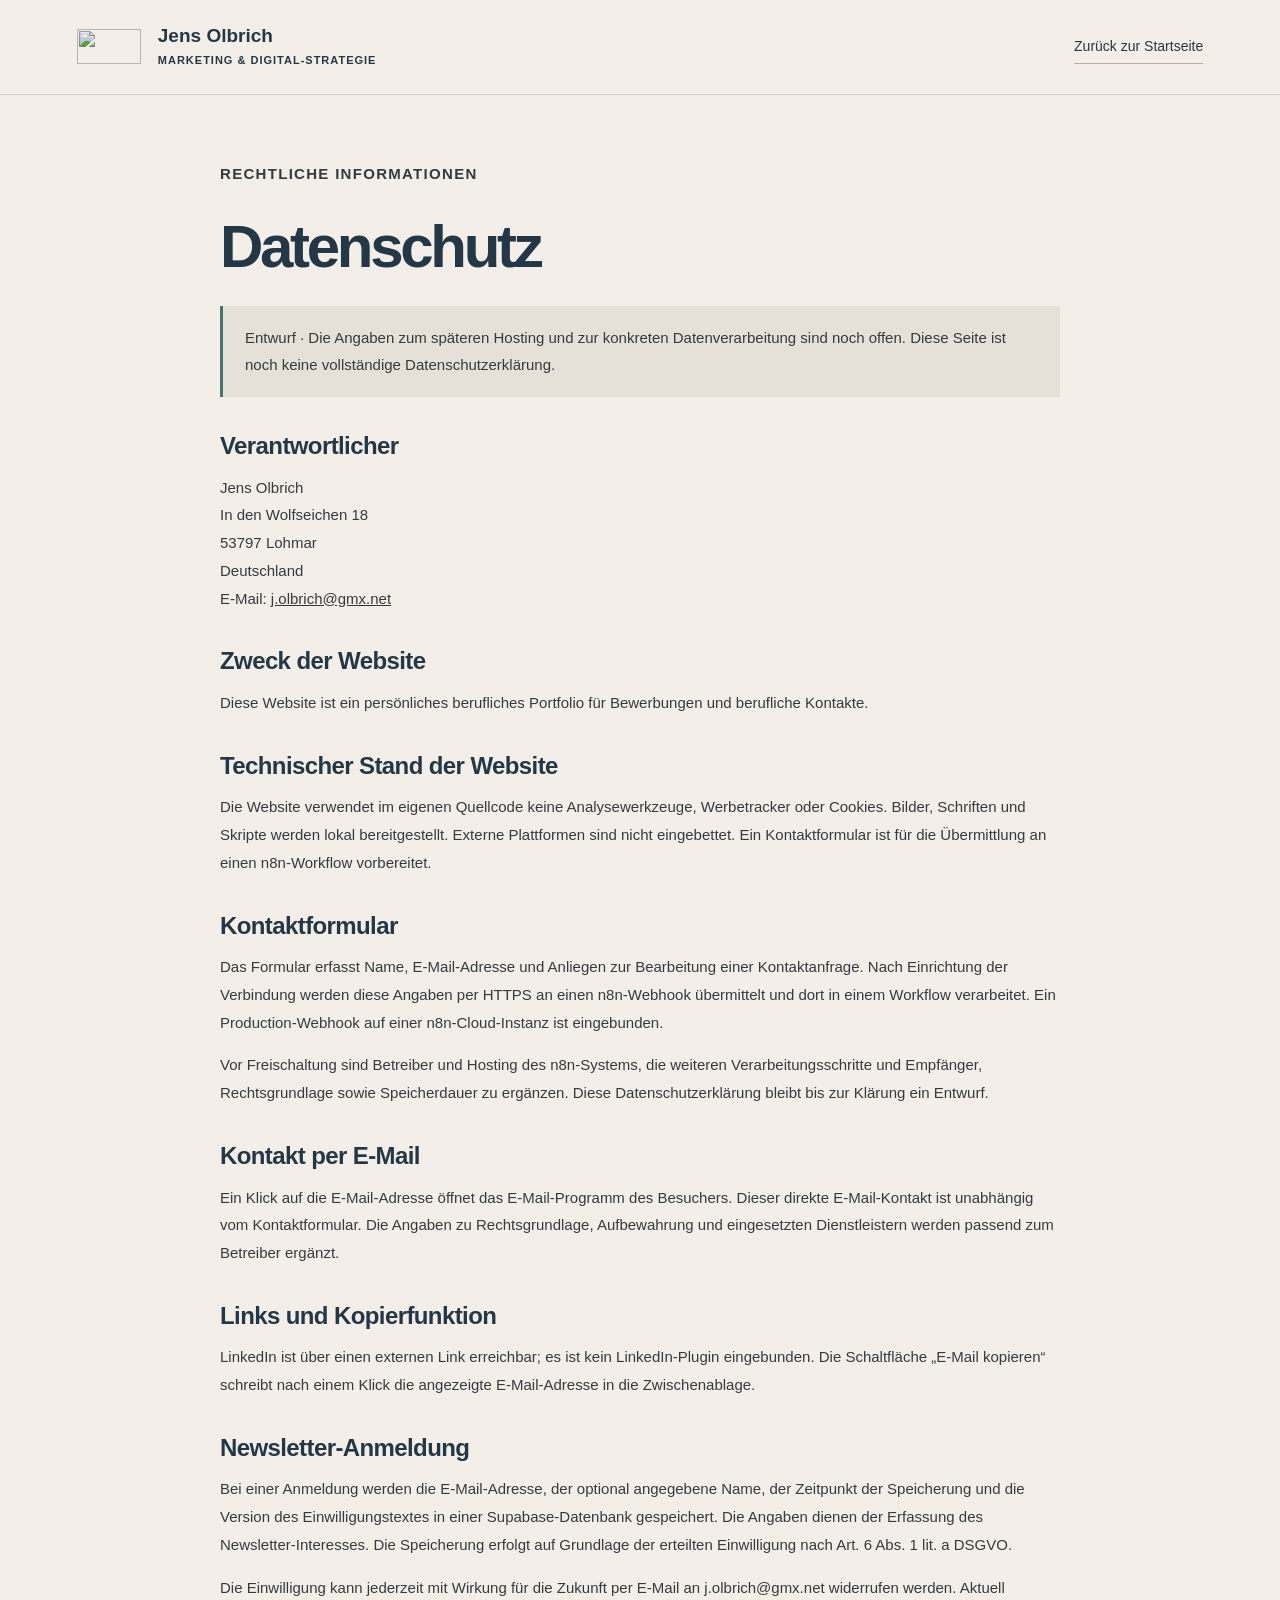
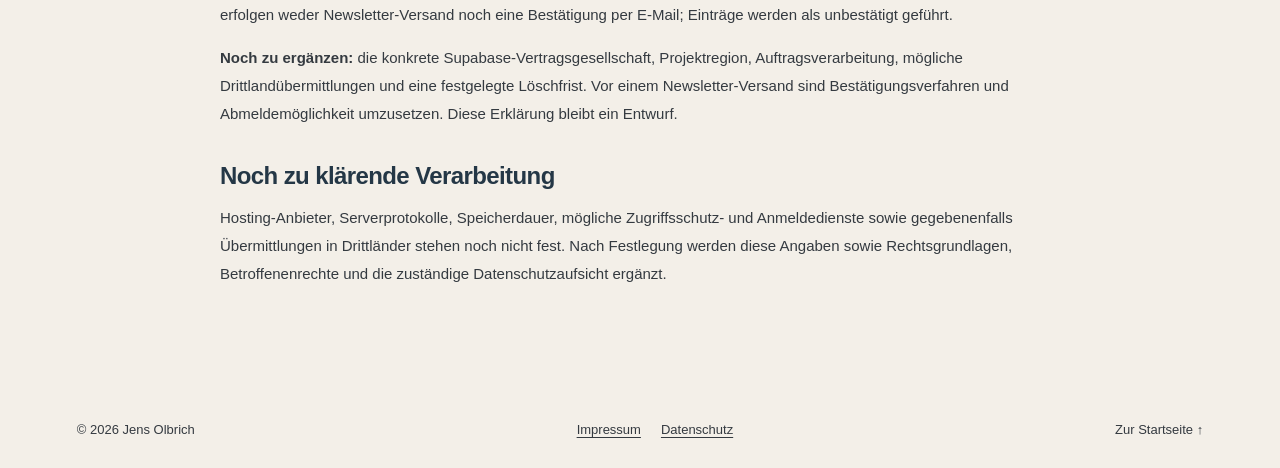
==== datenschutz.html @ 470746d5 "Add portfolio website" ====
<!doctype html><html lang="de"><head><meta charset="utf-8"><meta name="viewport" content="width=device-width,initial-scale=1"><meta name="robots" content="noindex,nofollow"><title>Datenschutz | Jens Olbrich</title><link rel="stylesheet" href="styles.css"></head><body><a class="skip" href="#main">Zum Inhalt</a><header><a class="identity" href="index.html" aria-label="Jens Olbrich – Startseite"><img src="assets/logo.png" alt="" width="64" height="35"><span>Jens Olbrich<small>MARKETING & DIGITAL-STRATEGIE</small></span></a><a class="text-link" href="index.html">Zurück zur Startseite</a></header><main class="wrap legal-page" id="main"><p class="eyebrow">RECHTLICHE INFORMATIONEN</p><h1>Datenschutz</h1><p class="legal-draft" role="note">Entwurf · Die Angaben zum späteren Hosting und zur konkreten Datenverarbeitung sind noch offen. Diese Seite ist noch keine vollständige Datenschutzerklärung.</p><h2>Verantwortlicher</h2><p>Jens Olbrich<br>In den Wolfseichen 18<br>53797 Lohmar<br>Deutschland<br>E-Mail: <a href="mailto:j.olbrich@gmx.net">j.olbrich@gmx.net</a></p><h2>Zweck der Website</h2><p>Diese Website ist ein persönliches berufliches Portfolio für Bewerbungen und berufliche Kontakte.</p><h2>Technischer Stand der Website</h2><p>Die Website verwendet im eigenen Quellcode keine Analysewerkzeuge, Werbetracker oder Cookies. Bilder, Schriften und Skripte werden lokal bereitgestellt. Externe Plattformen sind nicht eingebettet. Ein Kontaktformular ist für die Übermittlung an einen n8n-Workflow vorbereitet.</p><h2>Kontaktformular</h2><p>Das Formular erfasst Name, E-Mail-Adresse und Anliegen zur Bearbeitung einer Kontaktanfrage. Nach Einrichtung der Verbindung werden diese Angaben per HTTPS an einen n8n-Webhook übermittelt und dort in einem Workflow verarbeitet. Ein Production-Webhook auf einer n8n-Cloud-Instanz ist eingebunden.</p><p>Vor Freischaltung sind Betreiber und Hosting des n8n-Systems, die weiteren Verarbeitungsschritte und Empfänger, Rechtsgrundlage sowie Speicherdauer zu ergänzen. Diese Datenschutzerklärung bleibt bis zur Klärung ein Entwurf.</p><h2>Kontakt per E-Mail</h2><p>Ein Klick auf die E-Mail-Adresse öffnet das E-Mail-Programm des Besuchers. Dieser direkte E-Mail-Kontakt ist unabhängig vom Kontaktformular. Die Angaben zu Rechtsgrundlage, Aufbewahrung und eingesetzten Dienstleistern werden passend zum Betreiber ergänzt.</p><h2>Links und Kopierfunktion</h2><p>LinkedIn ist über einen externen Link erreichbar; es ist kein LinkedIn-Plugin eingebunden. Die Schaltfläche „E-Mail kopieren“ schreibt nach einem Klick die angezeigte E-Mail-Adresse in die Zwischenablage.</p><h2 id="newsletter-datenschutz">Newsletter-Anmeldung</h2><p>Bei einer Anmeldung werden die E-Mail-Adresse, der optional angegebene Name, der Zeitpunkt der Speicherung und die Version des Einwilligungstextes in einer Supabase-Datenbank gespeichert. Die Angaben dienen der Erfassung des Newsletter-Interesses. Die Speicherung erfolgt auf Grundlage der erteilten Einwilligung nach Art. 6 Abs. 1 lit. a DSGVO.</p><p>Die Einwilligung kann jederzeit mit Wirkung für die Zukunft per E-Mail an j.olbrich@gmx.net widerrufen werden. Aktuell erfolgen weder Newsletter-Versand noch eine Bestätigung per E-Mail; Einträge werden als unbestätigt geführt.</p><p><strong>Noch zu ergänzen:</strong> die konkrete Supabase-Vertragsgesellschaft, Projektregion, Auftragsverarbeitung, mögliche Drittlandübermittlungen und eine festgelegte Löschfrist. Vor einem Newsletter-Versand sind Bestätigungsverfahren und Abmeldemöglichkeit umzusetzen. Diese Erklärung bleibt ein Entwurf.</p><h2>Noch zu klärende Verarbeitung</h2><p>Hosting-Anbieter, Serverprotokolle, Speicherdauer, mögliche Zugriffsschutz- und Anmeldedienste sowie gegebenenfalls Übermittlungen in Drittländer stehen noch nicht fest. Nach Festlegung werden diese Angaben sowie Rechtsgrundlagen, Betroffenenrechte und die zuständige Datenschutzaufsicht ergänzt.</p></main><footer class="wrap"><span>© 2026 Jens Olbrich</span><nav class="legal-links" aria-label="Rechtliche Informationen"><a href="impressum.html">Impressum</a><a href="datenschutz.html">Datenschutz</a></nav><a href="index.html">Zur Startseite ↑</a></footer></body></html>
---- styles.css ----
:root{--ivory:#f3efe8;--navy:#243746;--teal:#47766f;--sand:#c2ad94;--ink:#343a40;--line:#d8d2c9;--white:#fcfaf7}*{box-sizing:border-box}html{scroll-behavior:smooth;scroll-padding-top:105px}body{margin:0;background:var(--ivory);color:var(--navy);font-family:Inter,"Segoe UI",Arial,sans-serif;-webkit-font-smoothing:antialiased}a{color:inherit;text-decoration:none}button{font:inherit;cursor:pointer}a,button,summary{-webkit-tap-highlight-color:transparent}a:focus-visible,button:focus-visible,summary:focus-visible{outline:3px solid var(--teal);outline-offset:6px}.wrap{width:min(1280px,88%);margin-inline:auto}header{width:100%;padding:25px 6%;display:flex;align-items:center;justify-content:space-between;border-bottom:1px solid var(--line);background:var(--ivory);position:sticky;top:0;z-index:10}.identity{display:flex;align-items:center;gap:17px;font-size:19px;font-weight:650}.identity img{object-fit:contain;mix-blend-mode:multiply}.identity small{display:block;font-size:8px;letter-spacing:1.65px;margin-top:5px;font-weight:600}nav{display:flex;align-items:center;gap:34px;font-size:13px}nav a{padding:9px 0}nav a:hover,nav a.active{color:var(--teal)}.nav-contact{border-bottom:1px solid var(--navy)}.nav-contact span{margin-left:25px}.menu{display:none}.hero{position:relative;display:grid;grid-template-columns:1.15fr 1fr;gap:7%;padding-top:69px;padding-bottom:85px;align-items:center}.eyebrow{font-size:10px;line-height:1.6;letter-spacing:2px;font-weight:650;margin:0 0 28px}.dot{display:inline-block;width:7px;height:7px;border-radius:50%;background:var(--teal);margin-right:9px;vertical-align:middle}h1,h2,h3,p{margin-top:0}h1,h2,h3{letter-spacing:-.055em;font-weight:550}h1{font-size:clamp(50px,5.2vw,78px);line-height:1.055;margin-bottom:27px}em{font-style:normal;color:var(--teal)}.intro{max-width:440px;font-size:16px;line-height:1.8;color:var(--ink)}.actions{display:flex;gap:28px;align-items:center;margin-top:32px}.button{display:inline-flex;align-items:center;gap:35px;background:var(--navy);color:var(--white);padding:17px 21px;font-size:12px}.button:hover{background:var(--teal)}.text-link{font-size:12px;border-bottom:1px solid var(--sand);padding:9px 0;display:inline-flex;gap:25px}.hero-visual{align-self:center;padding-top:12px}.portrait-frame{position:relative;background:var(--navy);aspect-ratio: .89;overflow:hidden;border-radius:180px 180px 3px 3px}.portrait{width:100%;height:100%;object-fit:cover;object-position:center}.photo-label{position:absolute;left:24px;bottom:23px;font-size:8px;letter-spacing:1.5px;color:white;background:#243746d9;padding:10px 12px}.photo-caption{display:flex;justify-content:space-between;align-items:center;padding-top:22px;font-size:12px;line-height:1.7}.round-arrow{border:1px solid var(--sand);border-radius:50%;width:42px;height:42px;display:grid;place-items:center;font-size:22px}.scroll-note{position:absolute;bottom:25px;font-size:8px;letter-spacing:1.8px;display:flex;gap:24px}.proof{border-top:1px solid var(--line);border-bottom:1px solid var(--line);padding:32px 0;display:grid;grid-template-columns:1fr 1fr 1.3fr}.proof>div{padding-left:35px;border-left:1px solid var(--line)}.proof>div:first-child{padding-left:0;border:0}.proof strong{display:block;font-size:27px;letter-spacing:-1px;font-weight:550}.proof span{font-size:11px;color:var(--ink);display:block;margin-top:8px}.section{padding-block:105px}h2{font-size:clamp(35px,3.7vw,54px);line-height:1.15;margin-bottom:25px}.about{display:grid;grid-template-columns:1fr 1fr;gap:10%}.about-text{padding-top:38px}.about-text p{font-size:14px;line-height:1.9;color:var(--ink)}.about-text .large{font-size:21px;line-height:1.6;color:var(--navy);letter-spacing:-.5px}.values{display:flex;gap:8px;flex-wrap:wrap;margin-top:28px}.values span{border:1px solid var(--line);padding:8px 12px;font-size:10px;border-radius:20px}.expertise{background:#eae7df}.section-heading{display:flex;justify-content:space-between;align-items:end;gap:35px;margin-bottom:45px}.section-heading h2{margin:0}.section-heading>p{font-size:12px;line-height:1.8;margin-bottom:7px}.expertise-grid{display:grid;grid-template-columns:1fr 1fr}.expertise-grid article{padding:32px 35px 32px 0;border-top:1px solid var(--sand)}.expertise-grid article:nth-child(even){padding-left:35px;border-left:1px solid var(--sand)}.number{font-size:11px;color:var(--teal)}h3{font-size:24px;letter-spacing:-.7px;margin:23px 0 15px}.expertise-grid p{font-size:13px;line-height:1.9;max-width:460px;color:var(--ink)}.tags{font-size:8px;letter-spacing:1.2px;color:var(--teal);display:block;margin-top:25px}.timeline{border-top:1px solid var(--navy)}details{border-bottom:1px solid var(--line)}summary{list-style:none;display:grid;grid-template-columns:170px 1fr 30px;gap:20px;align-items:center;padding:29px 0;cursor:pointer}summary::-webkit-details-marker{display:none}.period{font-size:11px;color:var(--teal)}summary strong{display:block;font-size:20px;font-weight:550;letter-spacing:-.5px}summary small{display:block;font-size:11px;margin-top:9px;color:var(--ink)}.toggle{font-size:24px;font-weight:300}details[open]>summary .toggle{transform:rotate(45deg)}.detail-body{margin-left:190px;max-width:730px;padding:0 40px 23px 0;font-size:13px;line-height:1.9;color:var(--ink)}.detail-body li{padding-left:4px;margin-bottom:5px}.detail-body ul{padding-left:17px}.education{display:flex;gap:40px;margin-top:28px;font-size:11px;line-height:1.8}.education>span{font-size:8px;letter-spacing:1.7px;padding-top:3px;color:var(--teal)}.ai-section{background:#e3e8e1;padding:55px 65px;display:grid;grid-template-columns:1fr 2fr;gap:70px}.ai-marker{font-size:180px;font-weight:200;align-self:center;color:var(--teal);line-height:1;text-align:center}.ai-section p:not(.eyebrow){font-size:14px;line-height:1.9;max-width:650px;color:var(--ink)}.status{display:block;font-size:10px;margin-top:22px;line-height:1.8}.steps{display:grid;grid-template-columns:repeat(4,1fr);gap:30px;margin-top:45px}.steps article{border-top:1px solid var(--sand);padding-top:20px}.steps article>span{font-size:11px;color:var(--teal)}.steps h3{margin-top:25px}.steps p{font-size:12px;line-height:1.9;color:var(--ink)}.contact{background:var(--navy);color:var(--ivory);padding:85px 0 60px}.contact .eyebrow{color:#b7cbc5}.contact h2{font-size:clamp(42px,5.2vw,75px)}.contact em{color:#a5c5bb}.contact-bottom{display:flex;align-items:end;justify-content:space-between;gap:30px;margin-top:45px}.contact-bottom p{font-size:13px;line-height:1.9;margin:0;color:#d4d9d9}.contact-mail{font-size:clamp(18px,2.6vw,35px);border-bottom:1px solid #809199;padding-bottom:12px;letter-spacing:-.7px}.contact-mail span{margin-left:40px}.contact-links{display:flex;gap:30px;align-items:center;font-size:11px;margin-top:35px}.contact-links a,.contact-links button{border:0;border-bottom:1px solid #809199;padding:7px 0;background:none;color:var(--ivory)}#copy-status{font-size:10px}footer{display:flex;justify-content:space-between;gap:20px;padding-block:27px;font-size:9px;color:var(--ink)}.skip{position:fixed;top:-100px;background:var(--navy);color:white;padding:15px;z-index:30}.skip:focus{top:0}@media(min-width:1550px){.hero{padding-block:85px 100px}.portrait-frame{max-height:650px}.hero-visual{max-width:530px}}@media(max-width:900px){nav{gap:20px}.hero{gap:5%;padding-top:45px}h1{font-size:clamp(42px,6vw,60px)}.eyebrow{font-size:8px}.intro{font-size:14px}.actions{gap:16px;flex-wrap:wrap}.proof strong{font-size:23px}.proof>div{padding-left:20px}.section{padding-block:75px}.ai-section{gap:25px;padding:40px}.contact-bottom{align-items:start;flex-direction:column}.steps{grid-template-columns:1fr 1fr}.identity small{font-size:7px}.identity{gap:10px}}@media(max-width:640px){header{padding:17px 6%}.identity{font-size:17px}.identity img{width:49px;height:29px}.identity small{font-size:6px;letter-spacing:1.2px}.menu{display:flex;gap:15px;border:0;background:none;padding:10px 0;font-size:12px;color:var(--navy)}nav{display:none;position:absolute;top:76px;left:0;right:0;background:var(--ivory);padding:20px 6% 25px;border-bottom:1px solid var(--sand);flex-direction:column;align-items:stretch;gap:8px}nav.open{display:flex}.hero{grid-template-columns:1fr;padding-top:40px;padding-bottom:65px;gap:35px}h1{font-size:53px;letter-spacing:-3px}.eyebrow{font-size:8px;letter-spacing:1.5px;margin-bottom:23px}.hero .intro{font-size:15px;max-width:360px}.hero-visual{width:100%;padding:0}.portrait-frame{aspect-ratio:1.04;border-radius:150px 150px 2px 2px}.portrait{object-position:center 40%}.photo-caption{font-size:11px;padding-top:15px}.scroll-note{bottom:21px}.proof{grid-template-columns:1fr;padding:0}.proof>div,.proof>div:first-child{border:0;border-bottom:1px solid var(--line);padding:20px 0;display:flex;justify-content:space-between;align-items:center;gap:10px}.proof>div:last-child{border:0}.proof strong{font-size:22px}.proof span{margin:0;font-size:10px;text-align:right}.about{grid-template-columns:1fr;gap:0}.about-text{padding-top:5px}.about-text .large{font-size:19px}.section{padding-block:60px}h2{font-size:37px}.section-heading{display:block;margin-bottom:30px}.section-heading>p,.section-heading>.text-link{margin-top:20px}.expertise-grid{grid-template-columns:1fr}.expertise-grid article,.expertise-grid article:nth-child(even){padding:25px 0;border-left:0}.expertise-grid p{font-size:14px}summary{grid-template-columns:1fr 24px;gap:10px;padding:23px 0}.period{grid-column:1/-1;font-size:10px}summary strong{font-size:18px;line-height:1.4}.detail-body{margin-left:0;padding-right:10px}.education{gap:15px;flex-direction:column}.education p{margin:0}.ai-section{grid-template-columns:1fr;padding:30px 25px;gap:5px}.ai-marker{display:none}.ai-section h2{font-size:33px}.status{font-size:9px}.steps{gap:23px 20px}.steps h3{font-size:21px}.contact{padding:55px 0 40px}.contact h2{font-size:43px}.contact-bottom{margin-top:30px}.contact-mail{font-size:23px}.contact-mail span{margin-left:15px}.contact-links{gap:20px;flex-wrap:wrap}footer{flex-wrap:wrap;font-size:9px;line-height:1.7}footer>span:nth-child(2){order:3;width:100%}html{scroll-padding-top:95px}}@media(prefers-reduced-motion:reduce){html{scroll-behavior:auto}}

/* Sachlicher Einstieg mit kompakter Überschrift. */
.hero h1{font-size:clamp(38px,4.1vw,61px);line-height:1.14;letter-spacing:-.045em}.hero .intro{max-width:490px}@media(max-width:640px){.hero h1{font-size:40px}}

/* Kleineres, rechteckiges Porträt. */
.hero-visual{width:100%;max-width:360px;justify-self:end}.portrait-frame{border-radius:0;aspect-ratio:.95}@media(max-width:900px){.hero-visual{max-width:300px}}@media(max-width:640px){.hero-visual{width:80%;max-width:300px;justify-self:start}.portrait-frame{border-radius:0;aspect-ratio:.95}}

.personal{border-top:1px solid var(--line)}.personal-intro{display:grid;grid-template-columns:minmax(0,.85fr) minmax(0,1.15fr);gap:4%;align-items:start;margin-bottom:35px}.personal-intro>p{font-size:15px;line-height:1.9;color:var(--ink);margin:35px 0 0}.personal-gallery{display:grid;grid-template-columns:repeat(6,minmax(0,1fr));gap:25px 20px}.personal-gallery figure{margin:0;grid-column:span 2}.personal-gallery figure:nth-child(n+4){grid-column:span 3}.personal-gallery img{display:block;width:100%;height:auto;aspect-ratio:4/3;object-fit:cover;border-radius:0}.personal-gallery figcaption{display:flex;justify-content:space-between;gap:10px;font-size:11px;line-height:1.6;margin-top:12px}.personal-gallery figcaption span{color:var(--teal);font-size:9px;white-space:nowrap}@media(max-width:900px){nav{gap:18px}}@media(max-width:640px){.personal-intro{grid-template-columns:1fr;gap:0}.personal-intro>p{margin-top:0;font-size:14px}.personal-gallery{grid-template-columns:1fr;gap:25px}.personal-gallery figure,.personal-gallery figure:nth-child(n+4){grid-column:1}.personal-gallery figcaption{font-size:12px}}

/* Kompakte private Fotoreihe mit vier gleich großen Motiven. */
.personal-gallery{grid-template-columns:repeat(4,minmax(0,1fr));gap:18px;max-width:1040px}.personal-gallery figure,.personal-gallery figure:nth-child(n+4){grid-column:auto}.personal-gallery img{aspect-ratio:4/3}.personal-gallery figcaption{font-size:10px;margin-top:9px}@media(max-width:900px){.personal-gallery{grid-template-columns:repeat(2,minmax(0,1fr));max-width:640px}}@media(max-width:640px){.personal-gallery{grid-template-columns:repeat(2,minmax(0,1fr));gap:20px 12px}.personal-gallery figure,.personal-gallery figure:nth-child(n+4){grid-column:auto}.personal-gallery figcaption{font-size:10px}}

/* Eigenständiger Schwerpunkt zur laufenden KI-Weiterbildung. */
.ai-expanded{padding:60px;background:#e3e8e1;scroll-margin-top:25px}.ai-heading{display:grid;grid-template-columns:1fr 1.15fr;gap:8%;margin-bottom:42px}.ai-provider{font-size:13px;line-height:1.7;margin-bottom:16px}.ai-heading .status{font-size:10px;margin-top:0}.ai-context{padding-top:40px}.ai-context .large{font-size:22px;line-height:1.55;letter-spacing:-.5px;color:var(--navy)}.ai-context p{font-size:14px;line-height:1.9;color:var(--ink)}.ai-topics{display:grid;grid-template-columns:1fr 1fr;gap:0 40px}.ai-topics article{border-top:1px solid #b9c6bd;padding:28px 0}.ai-topics h3{font-size:23px;line-height:1.3;margin:18px 0 13px}.ai-topics p{font-size:13px;line-height:1.9;color:var(--ink);margin-bottom:0}.ai-topics .tags{margin-top:18px;line-height:1.8}.ai-transfer{border-top:1px solid #b9c6bd;display:grid;grid-template-columns:120px 1fr;gap:25px;padding-top:26px;margin-top:10px}.ai-transfer>span{font-size:9px;letter-spacing:1.5px;color:var(--teal);padding-top:5px}.ai-transfer p{font-size:17px;line-height:1.7;max-width:760px;margin:0}@media(max-width:900px){.ai-expanded{padding:40px}.ai-heading{gap:35px}.ai-context{padding-top:15px}.ai-topics{gap:0 25px}}@media(max-width:640px){.ai-expanded{padding:32px 24px}.ai-heading{grid-template-columns:1fr;gap:24px;margin-bottom:28px}.ai-context{padding-top:0}.ai-context .large{font-size:20px}.ai-topics{grid-template-columns:1fr}.ai-topics h3{font-size:22px}.ai-transfer{grid-template-columns:1fr;gap:12px}.ai-transfer p{font-size:15px}.ai-heading .status{font-size:9px}}

/* Monatsgenaue, gut lesbare Zeiträume im Lebenslauf. */
.timeline summary{grid-template-columns:220px 1fr 30px}.timeline .period{font-size:17px;font-weight:600;line-height:1.5;font-variant-numeric:tabular-nums;white-space:nowrap}.timeline .detail-body{margin-left:240px}.education strong{font-size:15px;line-height:1.8;font-weight:600;color:var(--teal);font-variant-numeric:tabular-nums}.education p+p{margin-top:18px}@media(max-width:900px){.timeline summary{grid-template-columns:190px 1fr 25px}.timeline .period{font-size:15px}.timeline .detail-body{margin-left:210px}}@media(max-width:640px){.timeline summary{grid-template-columns:1fr 24px}.timeline .period{font-size:16px;grid-column:1/-1}.timeline .detail-body{margin-left:0}}

footer .legal-links{display:flex;position:static;flex-direction:row;align-items:center;gap:20px;padding:0;border:0;background:none;font-size:11px}footer .legal-links a{padding:0;text-decoration:underline;text-underline-offset:3px}.legal-page{max-width:840px;padding-block:65px 90px;min-height:75vh}.legal-page h1{font-size:clamp(36px,5vw,60px);overflow-wrap:anywhere}.legal-page h2{font-size:24px;letter-spacing:-.6px;margin:35px 0 14px}.legal-page p{font-size:15px;line-height:1.85;color:var(--ink)}.legal-page a{text-decoration:underline;overflow-wrap:anywhere}.legal-draft{padding:18px 22px;background:#e6e1d8;border-left:3px solid var(--teal)}@media(max-width:640px){footer .legal-links{left:auto;right:auto;top:auto}.legal-page{padding-block:40px 60px}}

/* Lesbare Beschriftungen und Navigation auf allen Bildschirmgrößen. */
.identity small{font-size:11px;letter-spacing:1px;line-height:1.5}#navigation{font-size:14px;gap:22px}.eyebrow{font-size:12px;letter-spacing:1.3px}.tags,.number,.scroll-note{font-size:12px;line-height:1.7}.values span{font-size:12px}.proof span,.photo-caption,summary small,.education,.education>span,.status,.ai-heading .status,.ai-transfer>span,.personal-gallery figcaption,.personal-gallery figcaption span,footer,footer .legal-links,.contact-links,#copy-status{font-size:13px;line-height:1.7}.text-link,.button{font-size:14px}.expertise-grid p,.steps p,.detail-body,.ai-topics p{font-size:15px}.education>span{letter-spacing:.6px}footer{align-items:center;flex-wrap:wrap}.scroll-note{letter-spacing:1px}.ai-transfer>span{letter-spacing:.6px}.contact .eyebrow{color:#b7cbc5}@media(max-width:1050px){.menu{display:flex;gap:15px;border:0;background:none;padding:12px 0;font-size:14px;color:var(--navy)}#navigation{display:none;position:absolute;top:100%;left:0;right:0;background:var(--ivory);padding:18px 6% 24px;border-bottom:1px solid var(--sand);flex-direction:column;align-items:stretch;gap:4px}#navigation.open{display:flex}#navigation a{padding:10px 0}.identity small{font-size:10px}}@media(max-width:640px){.identity small{font-size:10px;letter-spacing:.3px}.identity{font-size:17px}.eyebrow{font-size:12px;letter-spacing:.8px}.proof>div{gap:20px}.proof span{max-width:47%;font-size:13px}.status,.ai-heading .status{font-size:12px}.personal-gallery figcaption{font-size:12px}footer>span:nth-child(2){order:0}.photo-caption{font-size:13px}}

.eyebrow,.tags,.number,.education>span,.education strong,.ai-transfer>span,.timeline .period{color:#365f59}

/* Frühere Stationen bei Bedarf öffnen; jüngere Erfahrung direkt erfassen. */
.earlier-career{margin-top:22px;border:1px solid var(--line);padding-inline:24px}.earlier-career>summary{display:grid;grid-template-columns:1fr 30px;gap:20px;padding-block:22px}.earlier-career>summary strong{font-size:19px}.earlier-career>summary small{font-size:13px;line-height:1.7}.earlier-career[open]>summary>.toggle{transform:rotate(45deg)}.earlier-career .timeline{border-top:1px solid var(--line);padding-bottom:8px}.earlier-career .timeline details:last-child{border-bottom:0}@media(max-width:640px){.earlier-career{padding-inline:16px}.earlier-career>summary{grid-template-columns:1fr 24px}.earlier-career>summary strong{font-size:18px}}

.contact-form{margin-top:44px;padding-top:32px;border-top:1px solid #809199;max-width:850px}.form-row{display:grid;grid-template-columns:1fr 1fr;gap:24px}.form-field{display:flex;flex-direction:column;gap:9px;margin-bottom:24px}.form-field label{font-size:15px;font-weight:600}.form-field label span{font-size:12px;font-weight:400;color:#d4d9d9}.form-field input,.form-field textarea{width:100%;border:1px solid #99a9ad;border-radius:0;padding:13px 15px;background:var(--ivory);color:var(--navy);font:inherit;font-size:16px;line-height:1.6}.form-field textarea{resize:vertical;min-height:155px}.form-field textarea::placeholder{color:#626b70}.form-field input:focus-visible,.form-field textarea:focus-visible{outline:3px solid #a5c5bb;outline-offset:3px}.form-help{font-size:13px;line-height:1.8;color:#d4d9d9;max-width:680px}.form-help a,.contact-form noscript a{text-decoration:underline;text-underline-offset:3px}.form-submit{background:var(--ivory);color:var(--navy);border:1px solid var(--ivory);margin-top:7px;cursor:pointer}.form-submit:hover{background:#dbe6df;color:var(--navy)}.form-submit:disabled{opacity:.7;cursor:wait}.form-status{font-size:14px;line-height:1.8;min-height:1.8em;margin:18px 0 0;max-width:700px}.form-status[data-state="error"]{color:#ffd7c7}.form-status[data-state="success"]{color:#c7e8d4}@media(max-width:640px){.form-row{grid-template-columns:1fr;gap:0}.contact-form{margin-top:30px}.form-submit{justify-content:space-between;width:100%}}


/* Persönlichen Text vertikal auf die Überschrift ausrichten. */
@media(min-width:641px){.personal-intro{align-items:center}.personal-intro>div{display:contents}.personal-intro>.eyebrow,.personal-intro>div>.eyebrow{grid-column:1;grid-row:1;margin-bottom:18px}.personal-intro h2{grid-column:1;grid-row:2;margin-bottom:0}.personal-intro>p{grid-column:2;grid-row:2;margin:0}}


/* Ruhige Mikrointeraktionen, ausschließlich bei erlaubter Bewegung. */
@media(prefers-reduced-motion:no-preference){
 .button,.text-link,.nav-contact,.round-arrow{transition:transform 200ms ease,background-color 200ms ease,color 200ms ease,border-color 200ms ease}
 .button span,.text-link span,.nav-contact span{display:inline-block;transition:transform 200ms ease}
 .form-field input,.form-field textarea{transition:border-color 180ms ease,box-shadow 180ms ease}
 summary .toggle{display:inline-block;transition:transform 200ms ease}
 @media(hover:hover) and (pointer:fine){
  .button:hover:not(:disabled){transform:translateY(-2px)}
  .button:hover:not(:disabled) span,.nav-contact:hover span{transform:translate(2px,-2px)}
  .text-link:hover span{transform:translateY(2px)}
  .personal-gallery img{transition:transform 280ms ease}
  .personal-gallery figure:hover img{transform:translateY(-3px)}
  #navigation>a{transition:color 180ms ease}
 }
}
@media(prefers-reduced-motion:reduce){html{scroll-behavior:auto}}

/* Deutlichere Mouseover-Rückmeldung ohne Layoutverschiebungen. */
@media(hover:hover) and (pointer:fine){
 .expertise-grid article:hover{background:rgba(255,255,255,.4);box-shadow:inset 0 3px 0 var(--teal)}
 .ai-topics article:hover{background:rgba(255,255,255,.35);box-shadow:inset 0 3px 0 var(--teal)}
 .expertise-grid article:hover h3,.ai-topics article:hover h3{color:#365f59}
 .timeline summary:hover,.earlier-career>summary:hover{background:rgba(71,118,111,.08)}
 .personal-gallery figure:hover img{box-shadow:0 12px 26px rgba(36,55,70,.2)}
 #navigation>a:hover{text-decoration:underline;text-underline-offset:7px;text-decoration-thickness:2px}
 .contact-links a:hover,.contact-links button:hover{color:#c7e8d4;border-bottom-color:#c7e8d4}
 .button:hover:not(:disabled){box-shadow:0 9px 20px rgba(36,55,70,.22)}
}
@media(prefers-reduced-motion:no-preference) and (hover:hover) and (pointer:fine){
 .expertise-grid article,.ai-topics article{transition:transform 240ms ease,background-color 240ms ease,box-shadow 240ms ease}
 .expertise-grid h3,.ai-topics h3{transition:color 200ms ease}
 .timeline summary,.earlier-career>summary{transition:background-color 200ms ease}
 .personal-gallery img{transition:transform 280ms ease,box-shadow 280ms ease}
 .button{transition:transform 220ms ease,background-color 220ms ease,color 220ms ease,box-shadow 220ms ease}
 .expertise-grid article:hover,.ai-topics article:hover{transform:translateY(-4px)}
 .personal-gallery figure:hover img{transform:translateY(-5px) scale(1.025)}
 .button:hover:not(:disabled){transform:translateY(-3px)}
 .button:hover:not(:disabled) span,.nav-contact:hover span{transform:translate(4px,-3px)}
}

/* Foto-Hover: fester Ausschnitt, Teal-Rahmen und weicher Schatten. */
.portrait-frame{box-shadow:0 0 0 1px transparent;isolation:isolate}
.portrait-frame::after{content:"";position:absolute;inset:0;z-index:1;pointer-events:none;border:2px solid transparent}
@media(hover:hover) and (pointer:fine){
 .portrait-frame:hover{box-shadow:0 14px 32px rgba(36,55,70,.18)}
 .portrait-frame:hover::after{border-color:var(--teal)}
}
@media(prefers-reduced-motion:no-preference){
 .portrait-frame{transition:box-shadow 350ms ease}
 .portrait-frame::after{transition:border-color 350ms ease}
 .portrait-frame .portrait{transition:transform 500ms cubic-bezier(.2,.65,.3,1)}
 @media(hover:hover) and (pointer:fine){.portrait-frame:hover .portrait{transform:scale(1.02)}}
}

.newsletter{border-top:1px solid var(--line);display:grid;grid-template-columns:.8fr 1.2fr;gap:7%}.newsletter-intro>p:last-child{font-size:15px;line-height:1.9;color:var(--ink)}.newsletter .form-field label span{color:var(--ink)}.newsletter .form-field input{background:var(--white)}.newsletter-consent{display:flex;align-items:start;gap:12px;font-size:13px;line-height:1.8}.newsletter-consent input{width:19px;height:19px;flex-shrink:0;margin:4px 0 0;accent-color:var(--teal)}.newsletter-consent a{text-decoration:underline;text-underline-offset:3px}.newsletter-help{font-size:12px;line-height:1.8;margin:18px 0 22px;color:var(--ink)}.newsletter button{border:0}.newsletter-status{min-height:1.8em;font-size:14px;line-height:1.8;margin:18px 0 0}.newsletter-status[data-state="error"]{color:#942d27}.newsletter-status[data-state="success"]{color:#365f59}.newsletter button:disabled{opacity:.65;cursor:wait}@media(max-width:900px){.newsletter{grid-template-columns:1fr;gap:15px}}@media(max-width:640px){.newsletter button{width:100%;justify-content:space-between}}
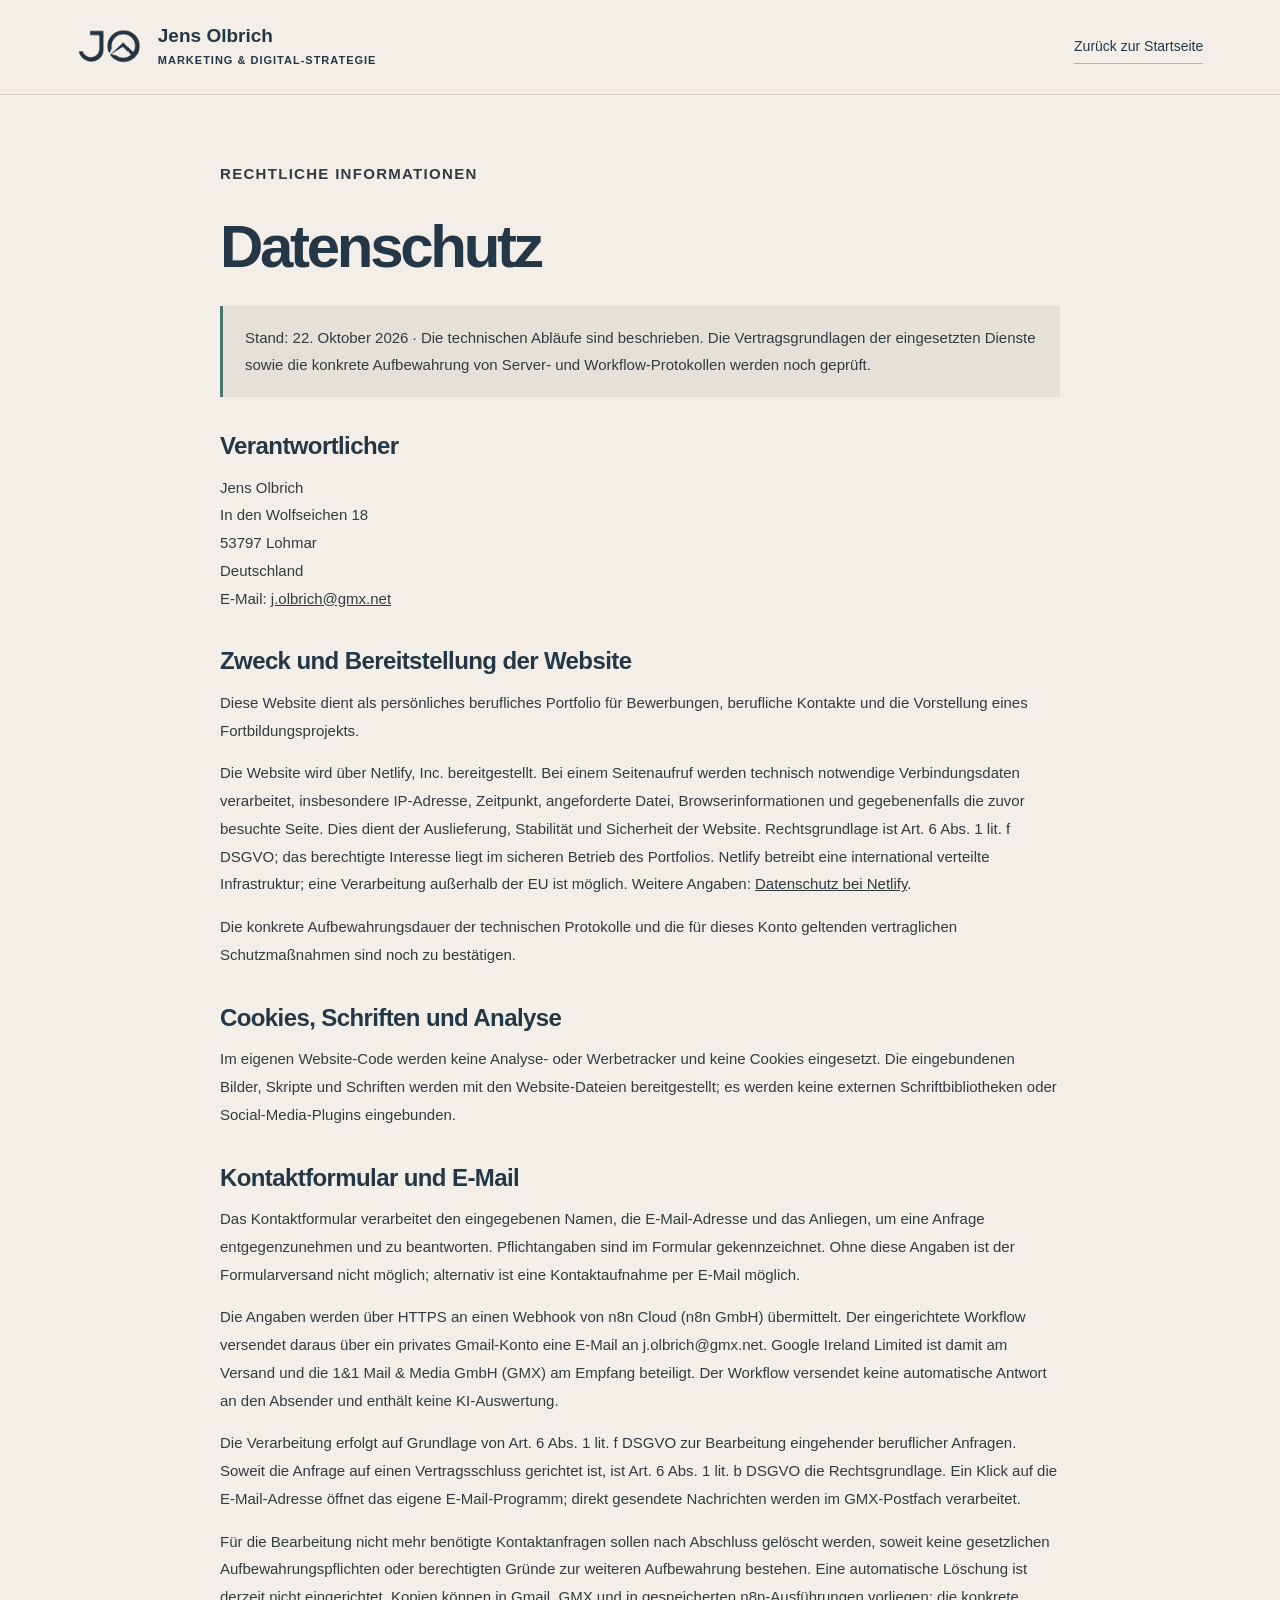
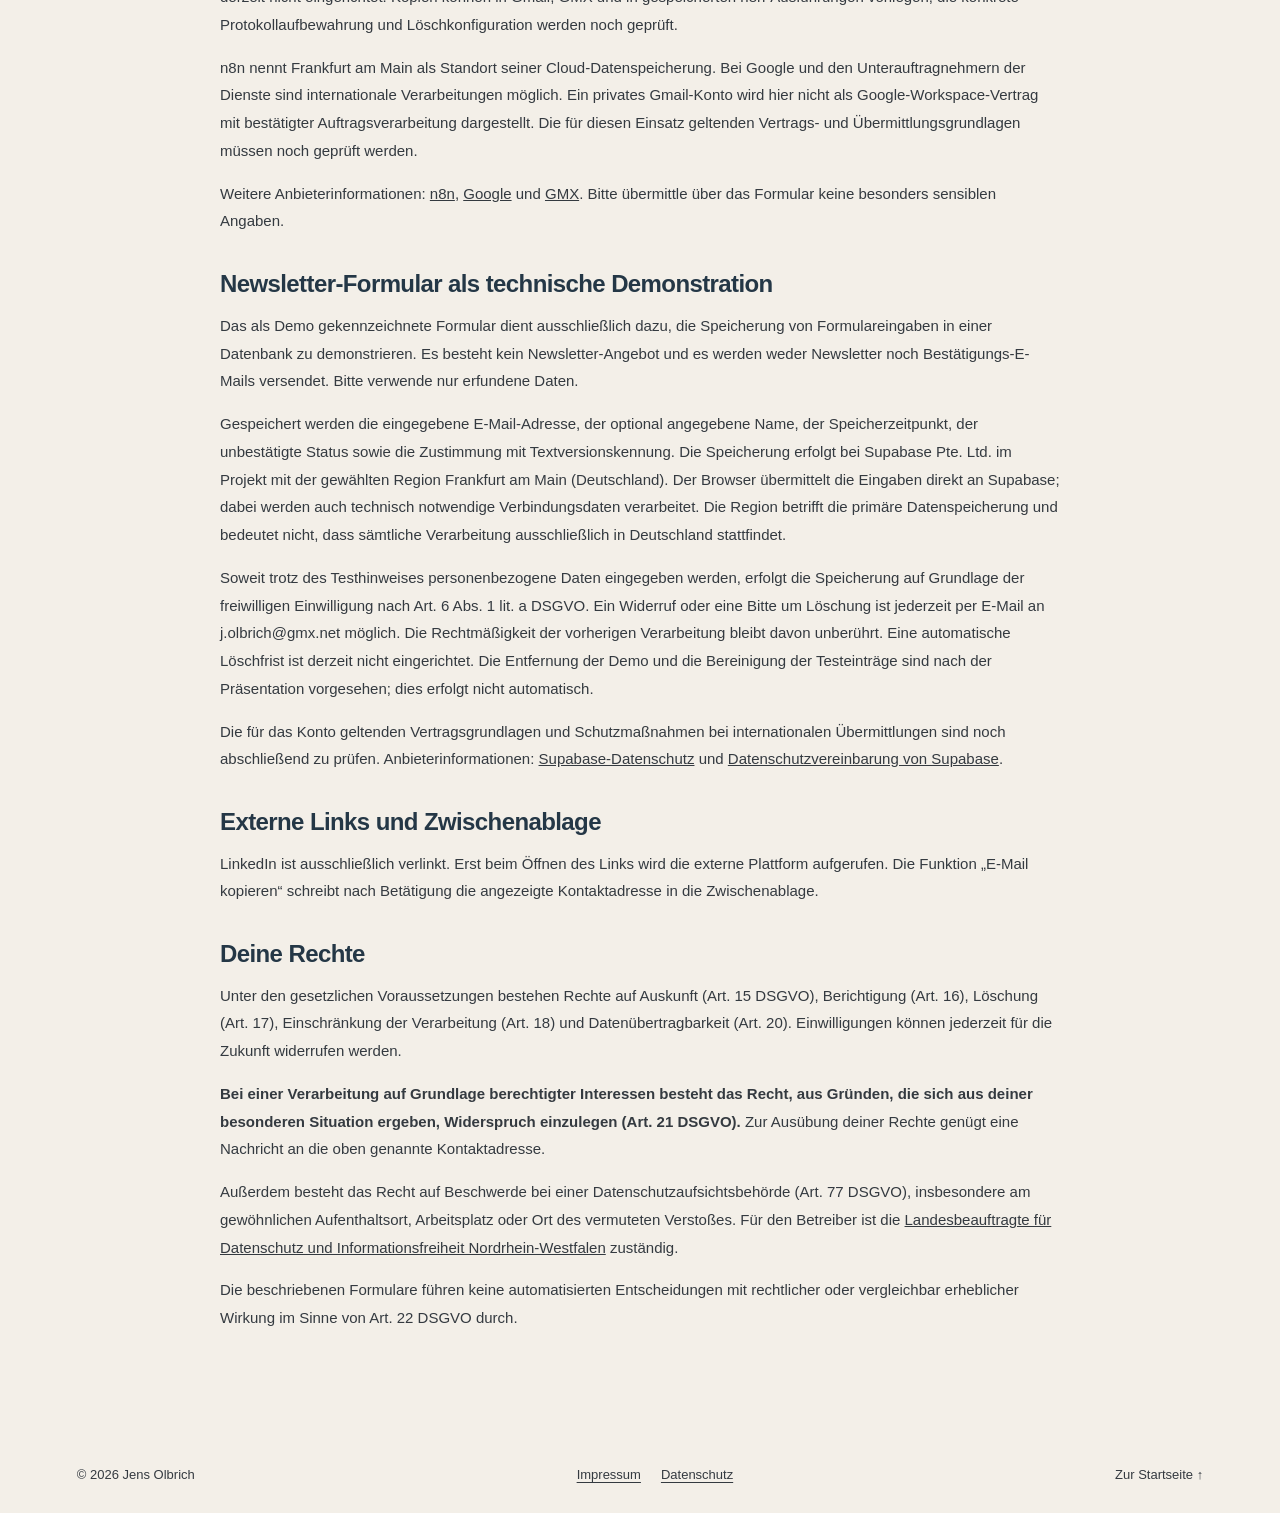
==== commit 6d5f3450: "Clarify newsletter demo and update privacy information" ====
--- a/datenschutz.html
+++ b/datenschutz.html
@@ -1 +1,21 @@
-<!doctype html><html lang="de"><head><meta charset="utf-8"><meta name="viewport" content="width=device-width,initial-scale=1"><meta name="robots" content="noindex,nofollow"><title>Datenschutz | Jens Olbrich</title><link rel="stylesheet" href="styles.css"></head><body><a class="skip" href="#main">Zum Inhalt</a><header><a class="identity" href="index.html" aria-label="Jens Olbrich – Startseite"><img src="assets/logo.png" alt="" width="64" height="35"><span>Jens Olbrich<small>MARKETING & DIGITAL-STRATEGIE</small></span></a><a class="text-link" href="index.html">Zurück zur Startseite</a></header><main class="wrap legal-page" id="main"><p class="eyebrow">RECHTLICHE INFORMATIONEN</p><h1>Datenschutz</h1><p class="legal-draft" role="note">Entwurf · Die Angaben zum späteren Hosting und zur konkreten Datenverarbeitung sind noch offen. Diese Seite ist noch keine vollständige Datenschutzerklärung.</p><h2>Verantwortlicher</h2><p>Jens Olbrich<br>In den Wolfseichen 18<br>53797 Lohmar<br>Deutschland<br>E-Mail: <a href="mailto:j.olbrich@gmx.net">j.olbrich@gmx.net</a></p><h2>Zweck der Website</h2><p>Diese Website ist ein persönliches berufliches Portfolio für Bewerbungen und berufliche Kontakte.</p><h2>Technischer Stand der Website</h2><p>Die Website verwendet im eigenen Quellcode keine Analysewerkzeuge, Werbetracker oder Cookies. Bilder, Schriften und Skripte werden lokal bereitgestellt. Externe Plattformen sind nicht eingebettet. Ein Kontaktformular ist für die Übermittlung an einen n8n-Workflow vorbereitet.</p><h2>Kontaktformular</h2><p>Das Formular erfasst Name, E-Mail-Adresse und Anliegen zur Bearbeitung einer Kontaktanfrage. Nach Einrichtung der Verbindung werden diese Angaben per HTTPS an einen n8n-Webhook übermittelt und dort in einem Workflow verarbeitet. Ein Production-Webhook auf einer n8n-Cloud-Instanz ist eingebunden.</p><p>Vor Freischaltung sind Betreiber und Hosting des n8n-Systems, die weiteren Verarbeitungsschritte und Empfänger, Rechtsgrundlage sowie Speicherdauer zu ergänzen. Diese Datenschutzerklärung bleibt bis zur Klärung ein Entwurf.</p><h2>Kontakt per E-Mail</h2><p>Ein Klick auf die E-Mail-Adresse öffnet das E-Mail-Programm des Besuchers. Dieser direkte E-Mail-Kontakt ist unabhängig vom Kontaktformular. Die Angaben zu Rechtsgrundlage, Aufbewahrung und eingesetzten Dienstleistern werden passend zum Betreiber ergänzt.</p><h2>Links und Kopierfunktion</h2><p>LinkedIn ist über einen externen Link erreichbar; es ist kein LinkedIn-Plugin eingebunden. Die Schaltfläche „E-Mail kopieren“ schreibt nach einem Klick die angezeigte E-Mail-Adresse in die Zwischenablage.</p><h2 id="newsletter-datenschutz">Newsletter-Anmeldung</h2><p>Bei einer Anmeldung werden die E-Mail-Adresse, der optional angegebene Name, der Zeitpunkt der Speicherung und die Version des Einwilligungstextes in einer Supabase-Datenbank gespeichert. Die Angaben dienen der Erfassung des Newsletter-Interesses. Die Speicherung erfolgt auf Grundlage der erteilten Einwilligung nach Art. 6 Abs. 1 lit. a DSGVO.</p><p>Die Einwilligung kann jederzeit mit Wirkung für die Zukunft per E-Mail an j.olbrich@gmx.net widerrufen werden. Aktuell erfolgen weder Newsletter-Versand noch eine Bestätigung per E-Mail; Einträge werden als unbestätigt geführt.</p><p><strong>Noch zu ergänzen:</strong> die konkrete Supabase-Vertragsgesellschaft, Projektregion, Auftragsverarbeitung, mögliche Drittlandübermittlungen und eine festgelegte Löschfrist. Vor einem Newsletter-Versand sind Bestätigungsverfahren und Abmeldemöglichkeit umzusetzen. Diese Erklärung bleibt ein Entwurf.</p><h2>Noch zu klärende Verarbeitung</h2><p>Hosting-Anbieter, Serverprotokolle, Speicherdauer, mögliche Zugriffsschutz- und Anmeldedienste sowie gegebenenfalls Übermittlungen in Drittländer stehen noch nicht fest. Nach Festlegung werden diese Angaben sowie Rechtsgrundlagen, Betroffenenrechte und die zuständige Datenschutzaufsicht ergänzt.</p></main><footer class="wrap"><span>© 2026 Jens Olbrich</span><nav class="legal-links" aria-label="Rechtliche Informationen"><a href="impressum.html">Impressum</a><a href="datenschutz.html">Datenschutz</a></nav><a href="index.html">Zur Startseite ↑</a></footer></body></html>+<!doctype html><html lang="de"><head><meta charset="utf-8"><meta name="viewport" content="width=device-width,initial-scale=1"><meta name="robots" content="noindex,nofollow"><title>Datenschutz | Jens Olbrich</title><link rel="stylesheet" href="styles.css"></head><body><a class="skip" href="#main">Zum Inhalt</a><header><a class="identity" href="index.html" aria-label="Jens Olbrich – Startseite"><img src="assets/logo.png" alt="" width="64" height="35"><span>Jens Olbrich<small>MARKETING & DIGITAL-STRATEGIE</small></span></a><a class="text-link" href="index.html">Zurück zur Startseite</a></header><main class="wrap legal-page" id="main"><p class="eyebrow">RECHTLICHE INFORMATIONEN</p><h1>Datenschutz</h1><p class="legal-draft" role="note">Stand: 22. Oktober 2026 · Die technischen Abläufe sind beschrieben. Die Vertragsgrundlagen der eingesetzten Dienste sowie die konkrete Aufbewahrung von Server- und Workflow-Protokollen werden noch geprüft.</p>
+<h2>Verantwortlicher</h2><p>Jens Olbrich<br>In den Wolfseichen 18<br>53797 Lohmar<br>Deutschland<br>E-Mail: <a href="mailto:j.olbrich@gmx.net">j.olbrich@gmx.net</a></p>
+<h2>Zweck und Bereitstellung der Website</h2><p>Diese Website dient als persönliches berufliches Portfolio für Bewerbungen, berufliche Kontakte und die Vorstellung eines Fortbildungsprojekts.</p>
+<p>Die Website wird über Netlify, Inc. bereitgestellt. Bei einem Seitenaufruf werden technisch notwendige Verbindungsdaten verarbeitet, insbesondere IP-Adresse, Zeitpunkt, angeforderte Datei, Browserinformationen und gegebenenfalls die zuvor besuchte Seite. Dies dient der Auslieferung, Stabilität und Sicherheit der Website. Rechtsgrundlage ist Art. 6 Abs. 1 lit. f DSGVO; das berechtigte Interesse liegt im sicheren Betrieb des Portfolios. Netlify betreibt eine international verteilte Infrastruktur; eine Verarbeitung außerhalb der EU ist möglich. Weitere Angaben: <a href="https://www.netlify.com/privacy/" target="_blank" rel="noopener noreferrer">Datenschutz bei Netlify</a>.</p>
+<p>Die konkrete Aufbewahrungsdauer der technischen Protokolle und die für dieses Konto geltenden vertraglichen Schutzmaßnahmen sind noch zu bestätigen.</p>
+<h2>Cookies, Schriften und Analyse</h2><p>Im eigenen Website-Code werden keine Analyse- oder Werbetracker und keine Cookies eingesetzt. Die eingebundenen Bilder, Skripte und Schriften werden mit den Website-Dateien bereitgestellt; es werden keine externen Schriftbibliotheken oder Social-Media-Plugins eingebunden.</p>
+<h2>Kontaktformular und E-Mail</h2><p>Das Kontaktformular verarbeitet den eingegebenen Namen, die E-Mail-Adresse und das Anliegen, um eine Anfrage entgegenzunehmen und zu beantworten. Pflichtangaben sind im Formular gekennzeichnet. Ohne diese Angaben ist der Formularversand nicht möglich; alternativ ist eine Kontaktaufnahme per E-Mail möglich.</p>
+<p>Die Angaben werden über HTTPS an einen Webhook von n8n Cloud (n8n GmbH) übermittelt. Der eingerichtete Workflow versendet daraus über ein privates Gmail-Konto eine E-Mail an j.olbrich@gmx.net. Google Ireland Limited ist damit am Versand und die 1&amp;1 Mail &amp; Media GmbH (GMX) am Empfang beteiligt. Der Workflow versendet keine automatische Antwort an den Absender und enthält keine KI-Auswertung.</p>
+<p>Die Verarbeitung erfolgt auf Grundlage von Art. 6 Abs. 1 lit. f DSGVO zur Bearbeitung eingehender beruflicher Anfragen. Soweit die Anfrage auf einen Vertragsschluss gerichtet ist, ist Art. 6 Abs. 1 lit. b DSGVO die Rechtsgrundlage. Ein Klick auf die E-Mail-Adresse öffnet das eigene E-Mail-Programm; direkt gesendete Nachrichten werden im GMX-Postfach verarbeitet.</p>
+<p>Für die Bearbeitung nicht mehr benötigte Kontaktanfragen sollen nach Abschluss gelöscht werden, soweit keine gesetzlichen Aufbewahrungspflichten oder berechtigten Gründe zur weiteren Aufbewahrung bestehen. Eine automatische Löschung ist derzeit nicht eingerichtet. Kopien können in Gmail, GMX und in gespeicherten n8n-Ausführungen vorliegen; die konkrete Protokollaufbewahrung und Löschkonfiguration werden noch geprüft.</p>
+<p>n8n nennt Frankfurt am Main als Standort seiner Cloud-Datenspeicherung. Bei Google und den Unterauftragnehmern der Dienste sind internationale Verarbeitungen möglich. Ein privates Gmail-Konto wird hier nicht als Google-Workspace-Vertrag mit bestätigter Auftragsverarbeitung dargestellt. Die für diesen Einsatz geltenden Vertrags- und Übermittlungsgrundlagen müssen noch geprüft werden.</p>
+<p>Weitere Anbieterinformationen: <a href="https://n8n.io/legal/privacy/" target="_blank" rel="noopener noreferrer">n8n</a>, <a href="https://policies.google.com/privacy?hl=de" target="_blank" rel="noopener noreferrer">Google</a> und <a href="https://agb-server.gmx.net/datenschutz/" target="_blank" rel="noopener noreferrer">GMX</a>. Bitte übermittle über das Formular keine besonders sensiblen Angaben.</p>
+<h2 id="newsletter-datenschutz">Newsletter-Formular als technische Demonstration</h2><p>Das als Demo gekennzeichnete Formular dient ausschließlich dazu, die Speicherung von Formulareingaben in einer Datenbank zu demonstrieren. Es besteht kein Newsletter-Angebot und es werden weder Newsletter noch Bestätigungs-E-Mails versendet. Bitte verwende nur erfundene Daten.</p>
+<p>Gespeichert werden die eingegebene E-Mail-Adresse, der optional angegebene Name, der Speicherzeitpunkt, der unbestätigte Status sowie die Zustimmung mit Textversionskennung. Die Speicherung erfolgt bei Supabase Pte. Ltd. im Projekt mit der gewählten Region Frankfurt am Main (Deutschland). Der Browser übermittelt die Eingaben direkt an Supabase; dabei werden auch technisch notwendige Verbindungsdaten verarbeitet. Die Region betrifft die primäre Datenspeicherung und bedeutet nicht, dass sämtliche Verarbeitung ausschließlich in Deutschland stattfindet.</p>
+<p>Soweit trotz des Testhinweises personenbezogene Daten eingegeben werden, erfolgt die Speicherung auf Grundlage der freiwilligen Einwilligung nach Art. 6 Abs. 1 lit. a DSGVO. Ein Widerruf oder eine Bitte um Löschung ist jederzeit per E-Mail an j.olbrich@gmx.net möglich. Die Rechtmäßigkeit der vorherigen Verarbeitung bleibt davon unberührt. Eine automatische Löschfrist ist derzeit nicht eingerichtet. Die Entfernung der Demo und die Bereinigung der Testeinträge sind nach der Präsentation vorgesehen; dies erfolgt nicht automatisch.</p>
+<p>Die für das Konto geltenden Vertragsgrundlagen und Schutzmaßnahmen bei internationalen Übermittlungen sind noch abschließend zu prüfen. Anbieterinformationen: <a href="https://supabase.com/privacy" target="_blank" rel="noopener noreferrer">Supabase-Datenschutz</a> und <a href="https://supabase.com/legal/customer-resources/data-processing-addendum" target="_blank" rel="noopener noreferrer">Datenschutzvereinbarung von Supabase</a>.</p>
+<h2>Externe Links und Zwischenablage</h2><p>LinkedIn ist ausschließlich verlinkt. Erst beim Öffnen des Links wird die externe Plattform aufgerufen. Die Funktion „E-Mail kopieren“ schreibt nach Betätigung die angezeigte Kontaktadresse in die Zwischenablage.</p>
+<h2>Deine Rechte</h2><p>Unter den gesetzlichen Voraussetzungen bestehen Rechte auf Auskunft (Art. 15 DSGVO), Berichtigung (Art. 16), Löschung (Art. 17), Einschränkung der Verarbeitung (Art. 18) und Datenübertragbarkeit (Art. 20). Einwilligungen können jederzeit für die Zukunft widerrufen werden.</p>
+<p><strong>Bei einer Verarbeitung auf Grundlage berechtigter Interessen besteht das Recht, aus Gründen, die sich aus deiner besonderen Situation ergeben, Widerspruch einzulegen (Art. 21 DSGVO).</strong> Zur Ausübung deiner Rechte genügt eine Nachricht an die oben genannte Kontaktadresse.</p>
+<p>Außerdem besteht das Recht auf Beschwerde bei einer Datenschutzaufsichtsbehörde (Art. 77 DSGVO), insbesondere am gewöhnlichen Aufenthaltsort, Arbeitsplatz oder Ort des vermuteten Verstoßes. Für den Betreiber ist die <a href="https://www.ldi.nrw.de/" target="_blank" rel="noopener noreferrer">Landesbeauftragte für Datenschutz und Informationsfreiheit Nordrhein-Westfalen</a> zuständig.</p>
+<p>Die beschriebenen Formulare führen keine automatisierten Entscheidungen mit rechtlicher oder vergleichbar erheblicher Wirkung im Sinne von Art. 22 DSGVO durch.</p></main><footer class="wrap"><span>© 2026 Jens Olbrich</span><nav class="legal-links" aria-label="Rechtliche Informationen"><a href="impressum.html">Impressum</a><a href="datenschutz.html">Datenschutz</a></nav><a href="index.html">Zur Startseite ↑</a></footer></body></html>
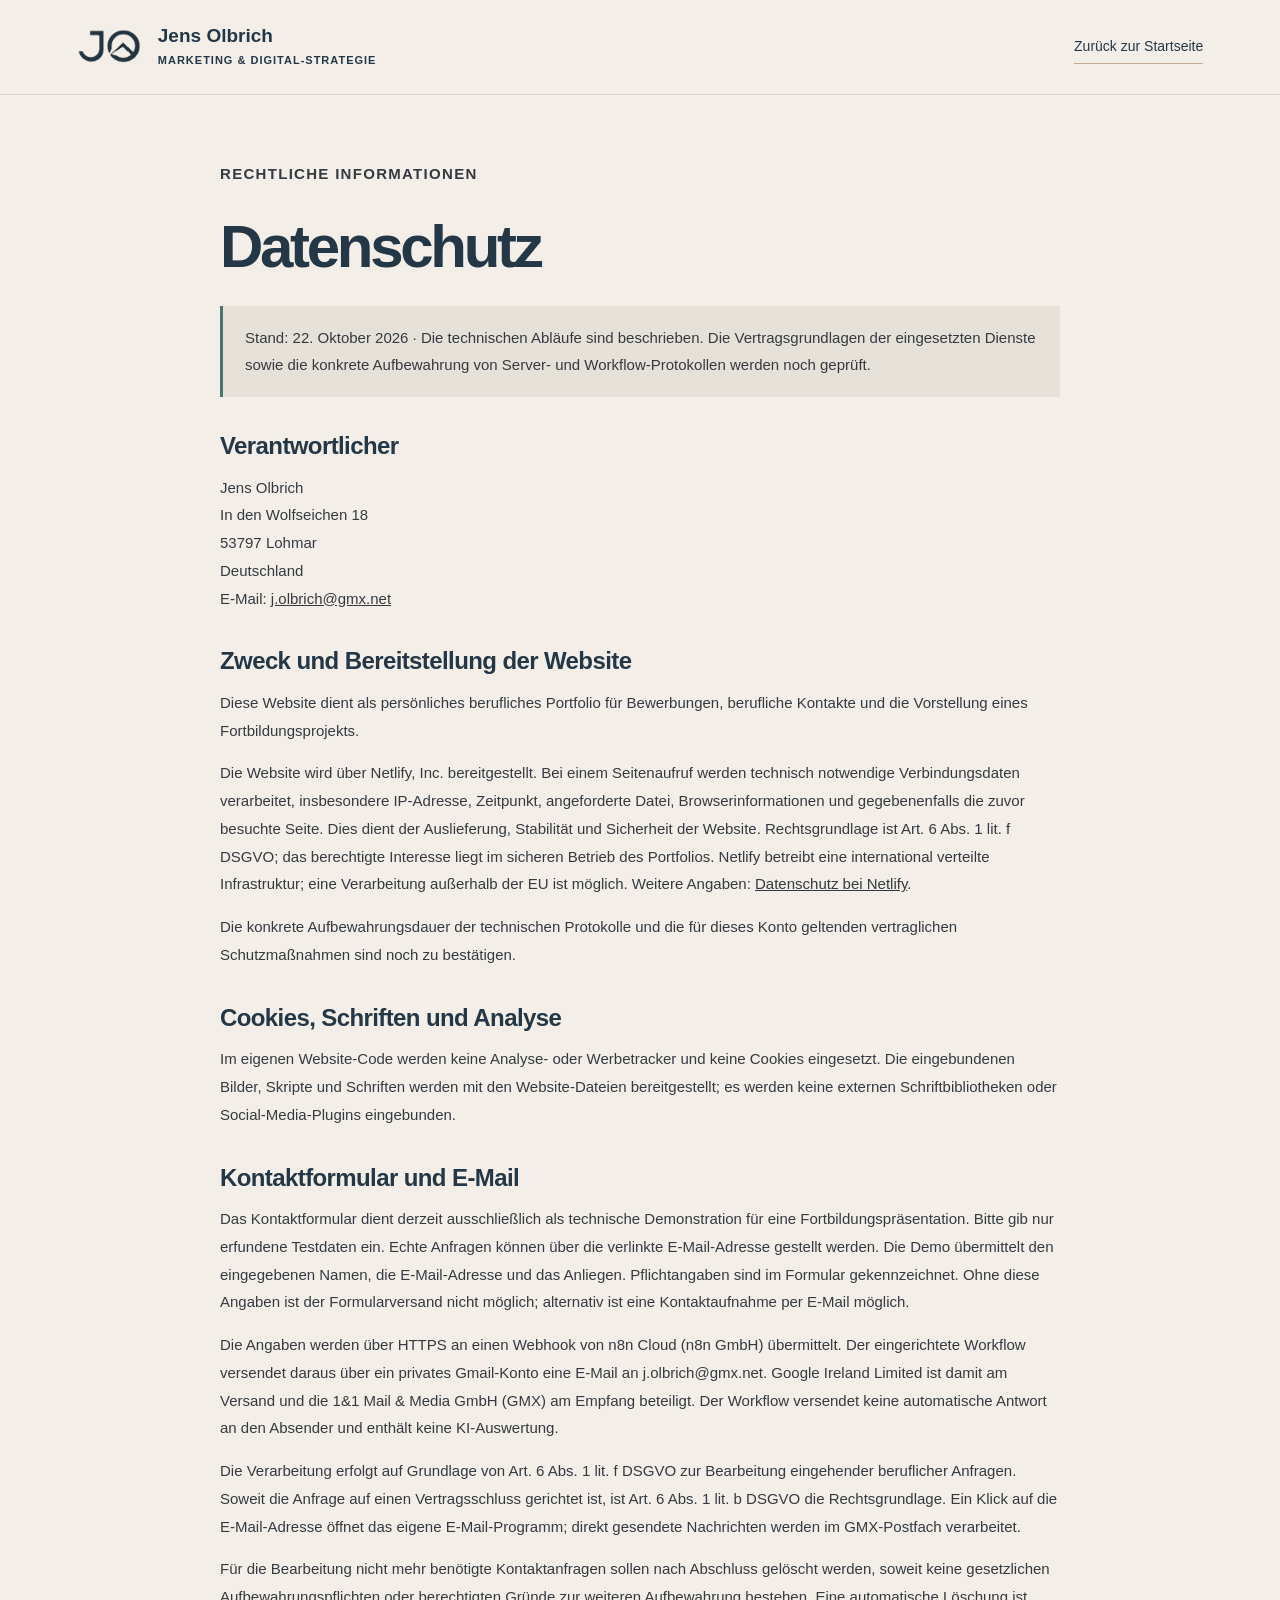
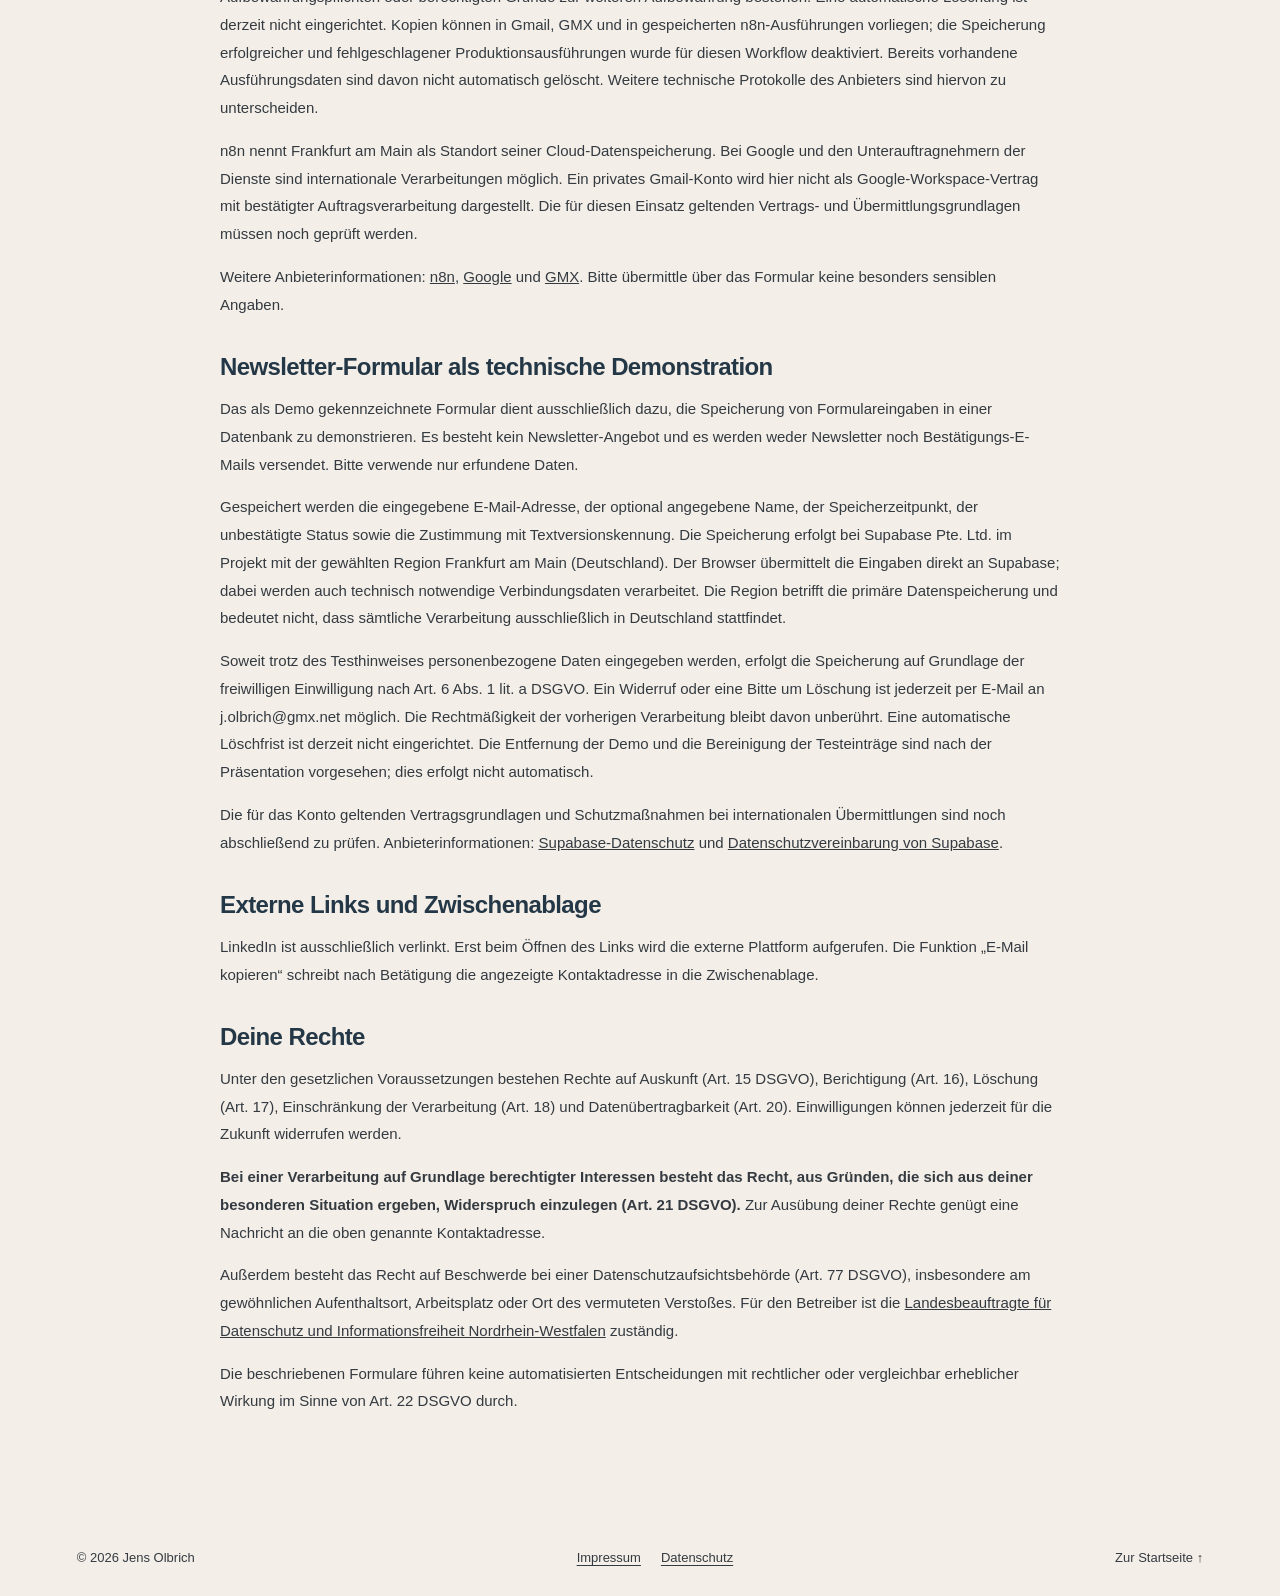
==== commit 76d53a03: "Mark contact form as presentation demo" ====
--- a/datenschutz.html
+++ b/datenschutz.html
@@ -4,10 +4,10 @@
 <p>Die Website wird über Netlify, Inc. bereitgestellt. Bei einem Seitenaufruf werden technisch notwendige Verbindungsdaten verarbeitet, insbesondere IP-Adresse, Zeitpunkt, angeforderte Datei, Browserinformationen und gegebenenfalls die zuvor besuchte Seite. Dies dient der Auslieferung, Stabilität und Sicherheit der Website. Rechtsgrundlage ist Art. 6 Abs. 1 lit. f DSGVO; das berechtigte Interesse liegt im sicheren Betrieb des Portfolios. Netlify betreibt eine international verteilte Infrastruktur; eine Verarbeitung außerhalb der EU ist möglich. Weitere Angaben: <a href="https://www.netlify.com/privacy/" target="_blank" rel="noopener noreferrer">Datenschutz bei Netlify</a>.</p>
 <p>Die konkrete Aufbewahrungsdauer der technischen Protokolle und die für dieses Konto geltenden vertraglichen Schutzmaßnahmen sind noch zu bestätigen.</p>
 <h2>Cookies, Schriften und Analyse</h2><p>Im eigenen Website-Code werden keine Analyse- oder Werbetracker und keine Cookies eingesetzt. Die eingebundenen Bilder, Skripte und Schriften werden mit den Website-Dateien bereitgestellt; es werden keine externen Schriftbibliotheken oder Social-Media-Plugins eingebunden.</p>
-<h2>Kontaktformular und E-Mail</h2><p>Das Kontaktformular verarbeitet den eingegebenen Namen, die E-Mail-Adresse und das Anliegen, um eine Anfrage entgegenzunehmen und zu beantworten. Pflichtangaben sind im Formular gekennzeichnet. Ohne diese Angaben ist der Formularversand nicht möglich; alternativ ist eine Kontaktaufnahme per E-Mail möglich.</p>
+<h2>Kontaktformular und E-Mail</h2><p>Das Kontaktformular dient derzeit ausschließlich als technische Demonstration für eine Fortbildungspräsentation. Bitte gib nur erfundene Testdaten ein. Echte Anfragen können über die verlinkte E-Mail-Adresse gestellt werden. Die Demo übermittelt den eingegebenen Namen, die E-Mail-Adresse und das Anliegen. Pflichtangaben sind im Formular gekennzeichnet. Ohne diese Angaben ist der Formularversand nicht möglich; alternativ ist eine Kontaktaufnahme per E-Mail möglich.</p>
 <p>Die Angaben werden über HTTPS an einen Webhook von n8n Cloud (n8n GmbH) übermittelt. Der eingerichtete Workflow versendet daraus über ein privates Gmail-Konto eine E-Mail an j.olbrich@gmx.net. Google Ireland Limited ist damit am Versand und die 1&amp;1 Mail &amp; Media GmbH (GMX) am Empfang beteiligt. Der Workflow versendet keine automatische Antwort an den Absender und enthält keine KI-Auswertung.</p>
 <p>Die Verarbeitung erfolgt auf Grundlage von Art. 6 Abs. 1 lit. f DSGVO zur Bearbeitung eingehender beruflicher Anfragen. Soweit die Anfrage auf einen Vertragsschluss gerichtet ist, ist Art. 6 Abs. 1 lit. b DSGVO die Rechtsgrundlage. Ein Klick auf die E-Mail-Adresse öffnet das eigene E-Mail-Programm; direkt gesendete Nachrichten werden im GMX-Postfach verarbeitet.</p>
-<p>Für die Bearbeitung nicht mehr benötigte Kontaktanfragen sollen nach Abschluss gelöscht werden, soweit keine gesetzlichen Aufbewahrungspflichten oder berechtigten Gründe zur weiteren Aufbewahrung bestehen. Eine automatische Löschung ist derzeit nicht eingerichtet. Kopien können in Gmail, GMX und in gespeicherten n8n-Ausführungen vorliegen; die konkrete Protokollaufbewahrung und Löschkonfiguration werden noch geprüft.</p>
+<p>Für die Bearbeitung nicht mehr benötigte Kontaktanfragen sollen nach Abschluss gelöscht werden, soweit keine gesetzlichen Aufbewahrungspflichten oder berechtigten Gründe zur weiteren Aufbewahrung bestehen. Eine automatische Löschung ist derzeit nicht eingerichtet. Kopien können in Gmail, GMX und in gespeicherten n8n-Ausführungen vorliegen; die Speicherung erfolgreicher und fehlgeschlagener Produktionsausführungen wurde für diesen Workflow deaktiviert. Bereits vorhandene Ausführungsdaten sind davon nicht automatisch gelöscht. Weitere technische Protokolle des Anbieters sind hiervon zu unterscheiden.</p>
 <p>n8n nennt Frankfurt am Main als Standort seiner Cloud-Datenspeicherung. Bei Google und den Unterauftragnehmern der Dienste sind internationale Verarbeitungen möglich. Ein privates Gmail-Konto wird hier nicht als Google-Workspace-Vertrag mit bestätigter Auftragsverarbeitung dargestellt. Die für diesen Einsatz geltenden Vertrags- und Übermittlungsgrundlagen müssen noch geprüft werden.</p>
 <p>Weitere Anbieterinformationen: <a href="https://n8n.io/legal/privacy/" target="_blank" rel="noopener noreferrer">n8n</a>, <a href="https://policies.google.com/privacy?hl=de" target="_blank" rel="noopener noreferrer">Google</a> und <a href="https://agb-server.gmx.net/datenschutz/" target="_blank" rel="noopener noreferrer">GMX</a>. Bitte übermittle über das Formular keine besonders sensiblen Angaben.</p>
 <h2 id="newsletter-datenschutz">Newsletter-Formular als technische Demonstration</h2><p>Das als Demo gekennzeichnete Formular dient ausschließlich dazu, die Speicherung von Formulareingaben in einer Datenbank zu demonstrieren. Es besteht kein Newsletter-Angebot und es werden weder Newsletter noch Bestätigungs-E-Mails versendet. Bitte verwende nur erfundene Daten.</p>
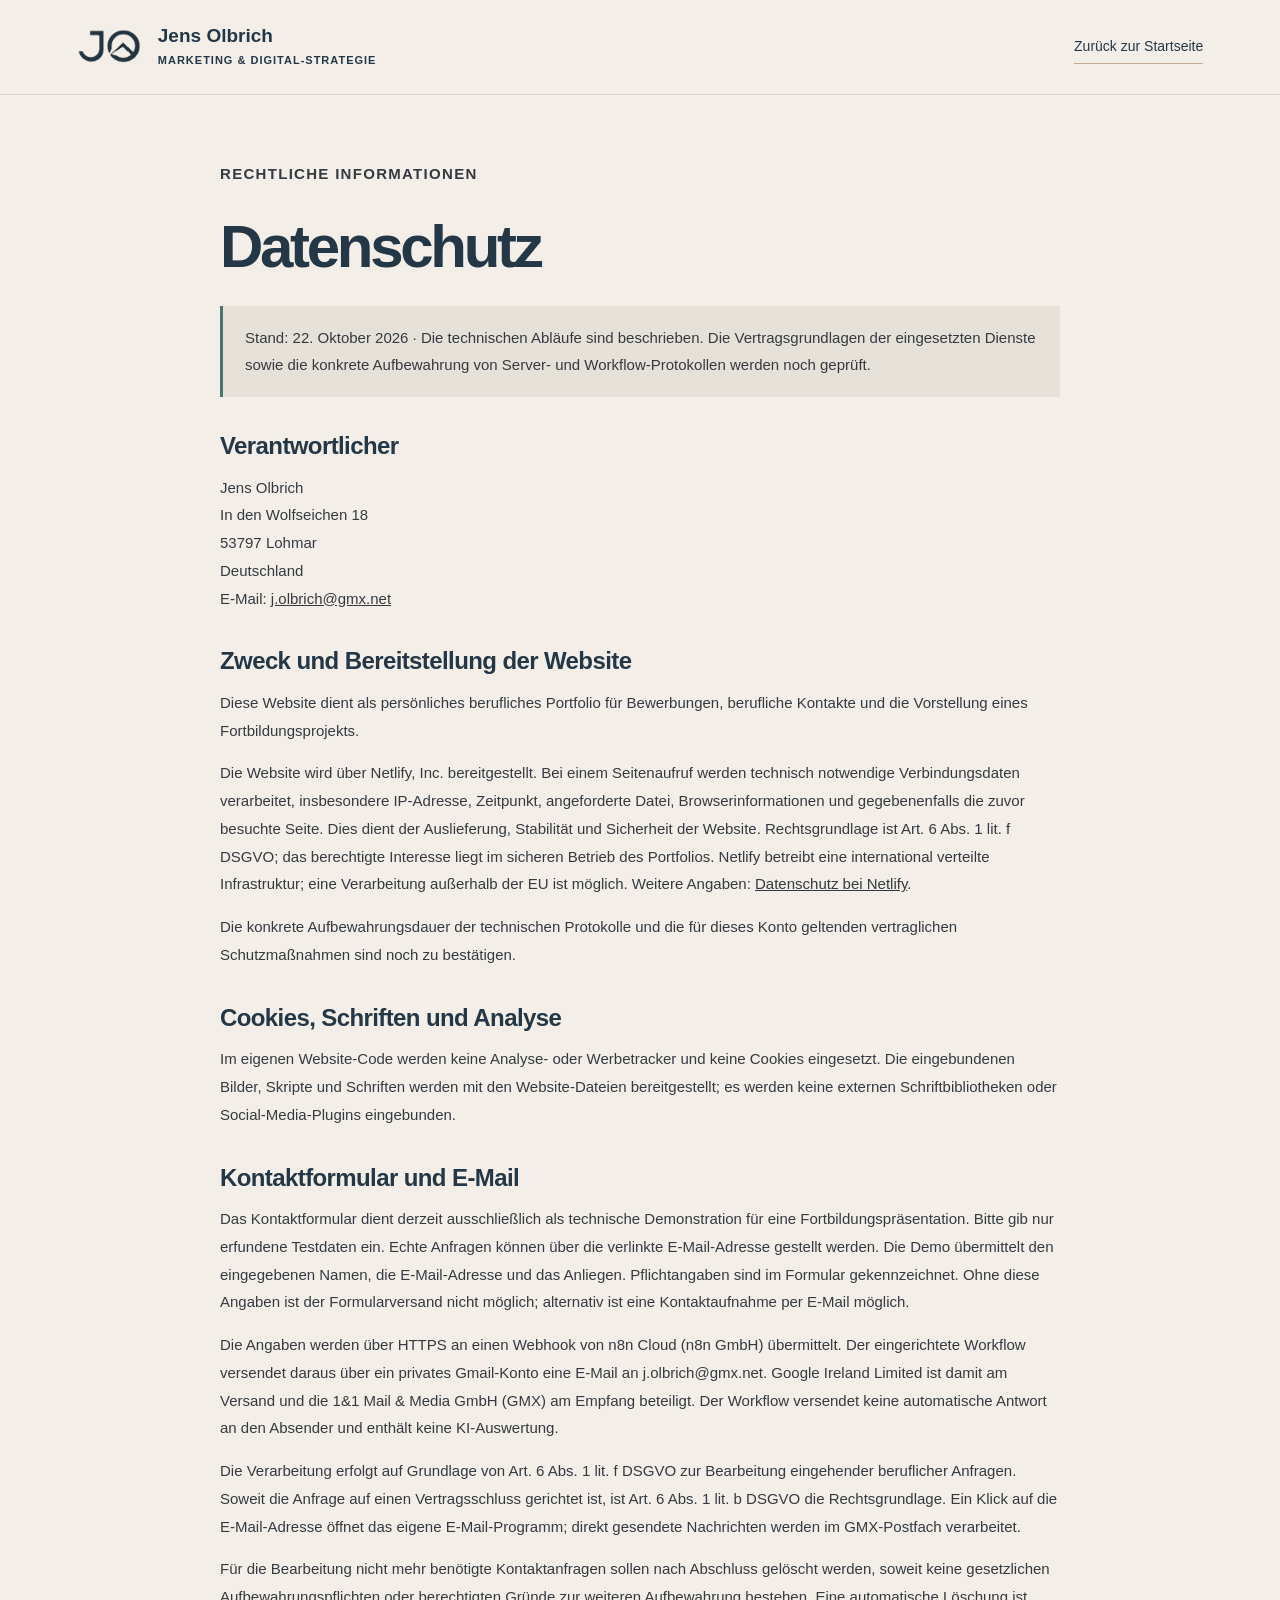
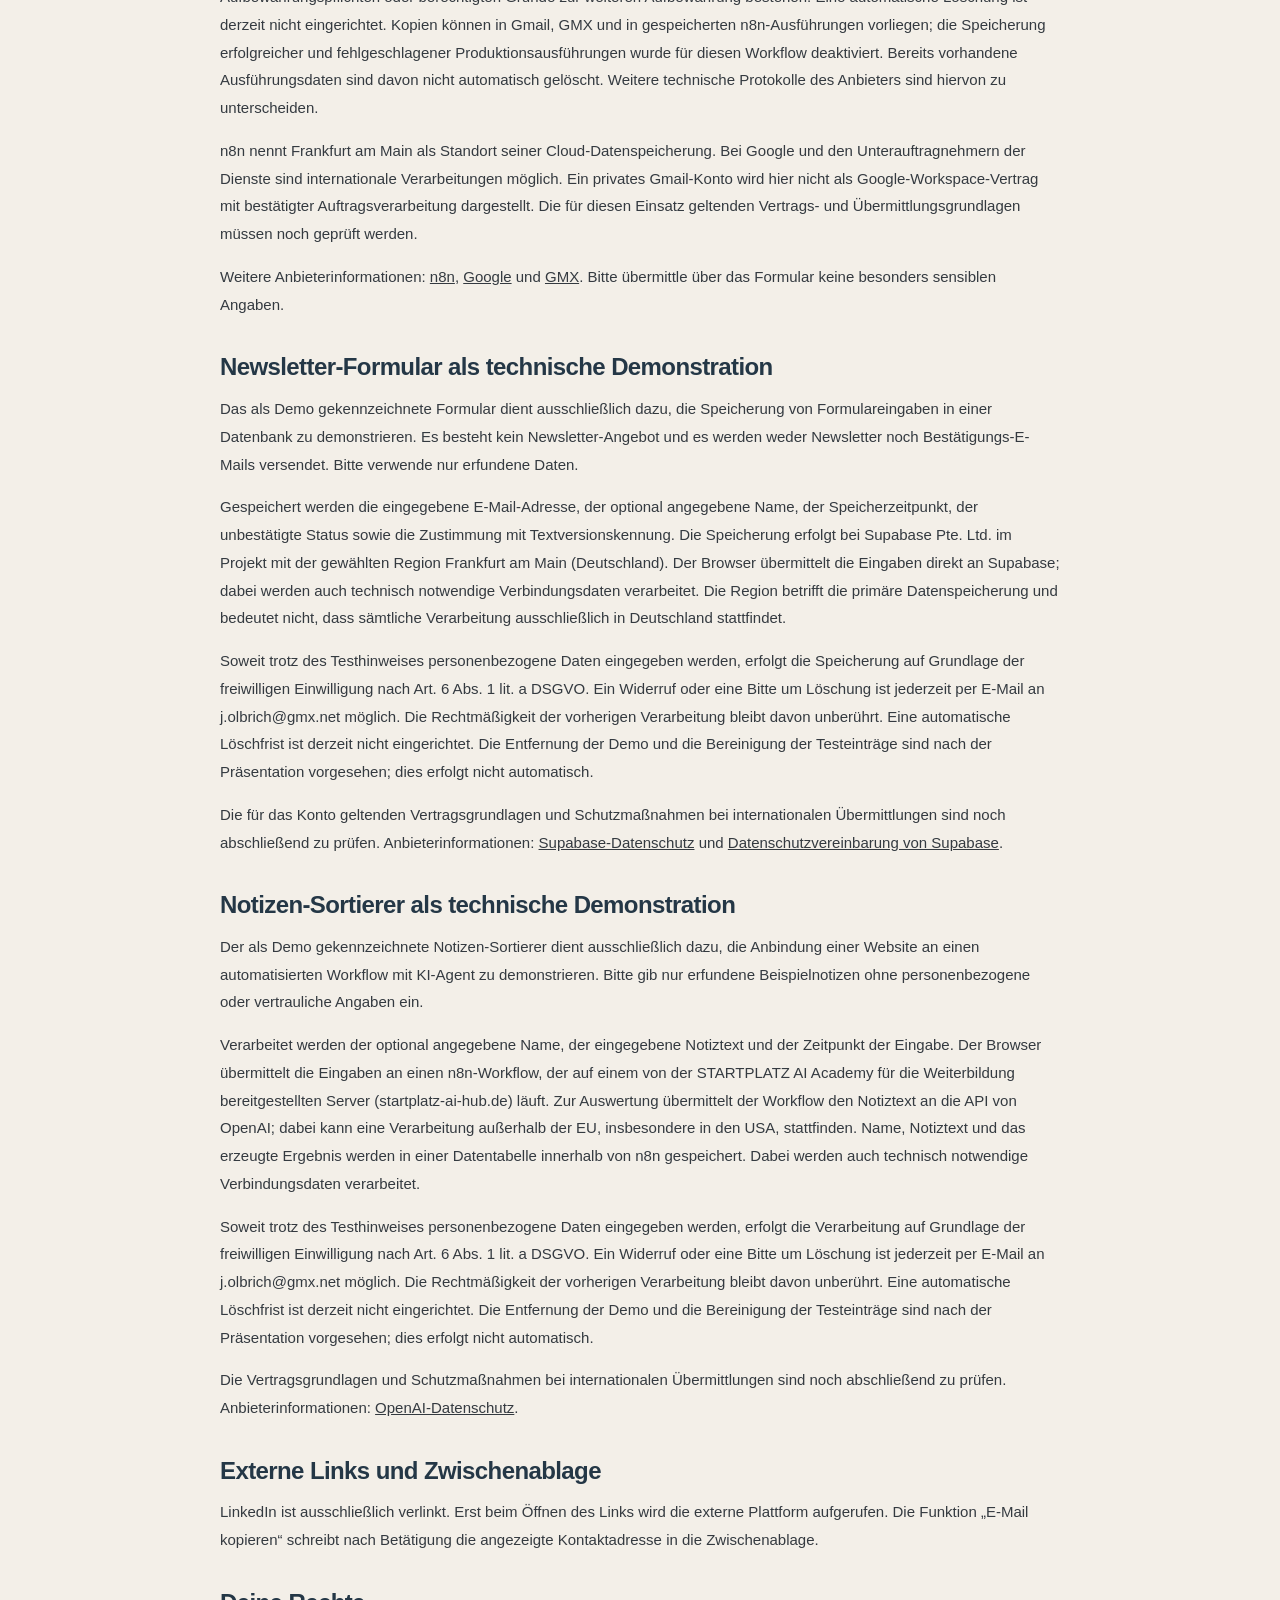
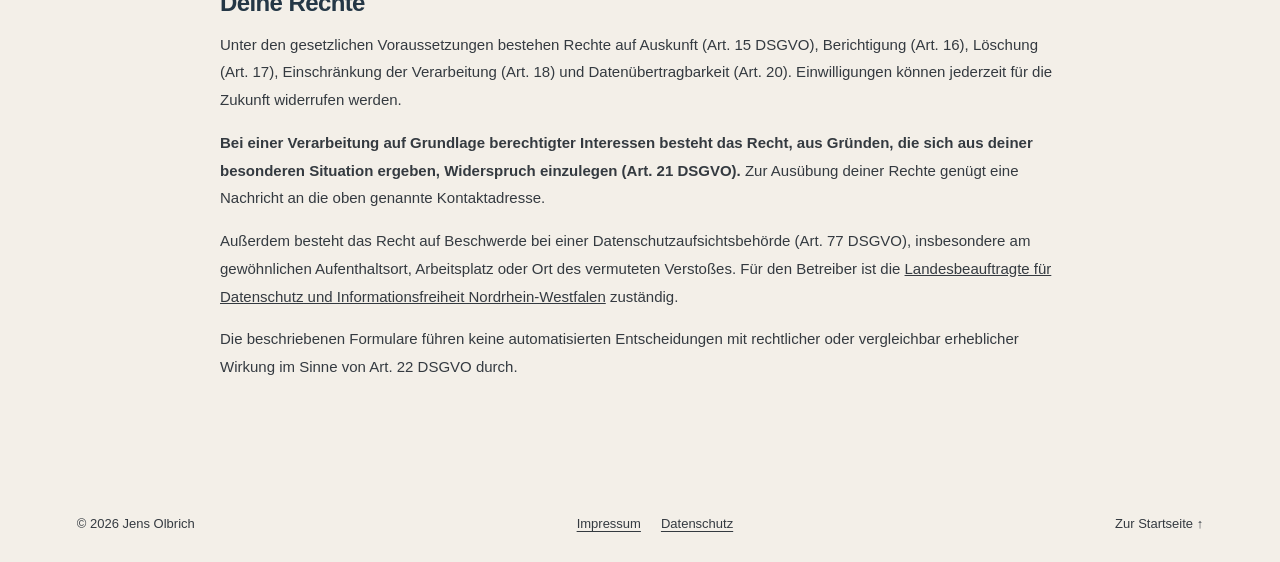
==== commit 25e9d8a9: "Add files via upload Notizen-Sortierer als Live-Demo auf der Startseite" ====
--- a/datenschutz.html
+++ b/datenschutz.html
@@ -1,21 +1,21 @@
-<!doctype html><html lang="de"><head><meta charset="utf-8"><meta name="viewport" content="width=device-width,initial-scale=1"><meta name="robots" content="noindex,nofollow"><title>Datenschutz | Jens Olbrich</title><link rel="stylesheet" href="styles.css"></head><body><a class="skip" href="#main">Zum Inhalt</a><header><a class="identity" href="index.html" aria-label="Jens Olbrich – Startseite"><img src="assets/logo.png" alt="" width="64" height="35"><span>Jens Olbrich<small>MARKETING & DIGITAL-STRATEGIE</small></span></a><a class="text-link" href="index.html">Zurück zur Startseite</a></header><main class="wrap legal-page" id="main"><p class="eyebrow">RECHTLICHE INFORMATIONEN</p><h1>Datenschutz</h1><p class="legal-draft" role="note">Stand: 22. Oktober 2026 · Die technischen Abläufe sind beschrieben. Die Vertragsgrundlagen der eingesetzten Dienste sowie die konkrete Aufbewahrung von Server- und Workflow-Protokollen werden noch geprüft.</p>
-<h2>Verantwortlicher</h2><p>Jens Olbrich<br>In den Wolfseichen 18<br>53797 Lohmar<br>Deutschland<br>E-Mail: <a href="mailto:j.olbrich@gmx.net">j.olbrich@gmx.net</a></p>
-<h2>Zweck und Bereitstellung der Website</h2><p>Diese Website dient als persönliches berufliches Portfolio für Bewerbungen, berufliche Kontakte und die Vorstellung eines Fortbildungsprojekts.</p>
-<p>Die Website wird über Netlify, Inc. bereitgestellt. Bei einem Seitenaufruf werden technisch notwendige Verbindungsdaten verarbeitet, insbesondere IP-Adresse, Zeitpunkt, angeforderte Datei, Browserinformationen und gegebenenfalls die zuvor besuchte Seite. Dies dient der Auslieferung, Stabilität und Sicherheit der Website. Rechtsgrundlage ist Art. 6 Abs. 1 lit. f DSGVO; das berechtigte Interesse liegt im sicheren Betrieb des Portfolios. Netlify betreibt eine international verteilte Infrastruktur; eine Verarbeitung außerhalb der EU ist möglich. Weitere Angaben: <a href="https://www.netlify.com/privacy/" target="_blank" rel="noopener noreferrer">Datenschutz bei Netlify</a>.</p>
-<p>Die konkrete Aufbewahrungsdauer der technischen Protokolle und die für dieses Konto geltenden vertraglichen Schutzmaßnahmen sind noch zu bestätigen.</p>
-<h2>Cookies, Schriften und Analyse</h2><p>Im eigenen Website-Code werden keine Analyse- oder Werbetracker und keine Cookies eingesetzt. Die eingebundenen Bilder, Skripte und Schriften werden mit den Website-Dateien bereitgestellt; es werden keine externen Schriftbibliotheken oder Social-Media-Plugins eingebunden.</p>
-<h2>Kontaktformular und E-Mail</h2><p>Das Kontaktformular dient derzeit ausschließlich als technische Demonstration für eine Fortbildungspräsentation. Bitte gib nur erfundene Testdaten ein. Echte Anfragen können über die verlinkte E-Mail-Adresse gestellt werden. Die Demo übermittelt den eingegebenen Namen, die E-Mail-Adresse und das Anliegen. Pflichtangaben sind im Formular gekennzeichnet. Ohne diese Angaben ist der Formularversand nicht möglich; alternativ ist eine Kontaktaufnahme per E-Mail möglich.</p>
-<p>Die Angaben werden über HTTPS an einen Webhook von n8n Cloud (n8n GmbH) übermittelt. Der eingerichtete Workflow versendet daraus über ein privates Gmail-Konto eine E-Mail an j.olbrich@gmx.net. Google Ireland Limited ist damit am Versand und die 1&amp;1 Mail &amp; Media GmbH (GMX) am Empfang beteiligt. Der Workflow versendet keine automatische Antwort an den Absender und enthält keine KI-Auswertung.</p>
-<p>Die Verarbeitung erfolgt auf Grundlage von Art. 6 Abs. 1 lit. f DSGVO zur Bearbeitung eingehender beruflicher Anfragen. Soweit die Anfrage auf einen Vertragsschluss gerichtet ist, ist Art. 6 Abs. 1 lit. b DSGVO die Rechtsgrundlage. Ein Klick auf die E-Mail-Adresse öffnet das eigene E-Mail-Programm; direkt gesendete Nachrichten werden im GMX-Postfach verarbeitet.</p>
-<p>Für die Bearbeitung nicht mehr benötigte Kontaktanfragen sollen nach Abschluss gelöscht werden, soweit keine gesetzlichen Aufbewahrungspflichten oder berechtigten Gründe zur weiteren Aufbewahrung bestehen. Eine automatische Löschung ist derzeit nicht eingerichtet. Kopien können in Gmail, GMX und in gespeicherten n8n-Ausführungen vorliegen; die Speicherung erfolgreicher und fehlgeschlagener Produktionsausführungen wurde für diesen Workflow deaktiviert. Bereits vorhandene Ausführungsdaten sind davon nicht automatisch gelöscht. Weitere technische Protokolle des Anbieters sind hiervon zu unterscheiden.</p>
-<p>n8n nennt Frankfurt am Main als Standort seiner Cloud-Datenspeicherung. Bei Google und den Unterauftragnehmern der Dienste sind internationale Verarbeitungen möglich. Ein privates Gmail-Konto wird hier nicht als Google-Workspace-Vertrag mit bestätigter Auftragsverarbeitung dargestellt. Die für diesen Einsatz geltenden Vertrags- und Übermittlungsgrundlagen müssen noch geprüft werden.</p>
-<p>Weitere Anbieterinformationen: <a href="https://n8n.io/legal/privacy/" target="_blank" rel="noopener noreferrer">n8n</a>, <a href="https://policies.google.com/privacy?hl=de" target="_blank" rel="noopener noreferrer">Google</a> und <a href="https://agb-server.gmx.net/datenschutz/" target="_blank" rel="noopener noreferrer">GMX</a>. Bitte übermittle über das Formular keine besonders sensiblen Angaben.</p>
-<h2 id="newsletter-datenschutz">Newsletter-Formular als technische Demonstration</h2><p>Das als Demo gekennzeichnete Formular dient ausschließlich dazu, die Speicherung von Formulareingaben in einer Datenbank zu demonstrieren. Es besteht kein Newsletter-Angebot und es werden weder Newsletter noch Bestätigungs-E-Mails versendet. Bitte verwende nur erfundene Daten.</p>
-<p>Gespeichert werden die eingegebene E-Mail-Adresse, der optional angegebene Name, der Speicherzeitpunkt, der unbestätigte Status sowie die Zustimmung mit Textversionskennung. Die Speicherung erfolgt bei Supabase Pte. Ltd. im Projekt mit der gewählten Region Frankfurt am Main (Deutschland). Der Browser übermittelt die Eingaben direkt an Supabase; dabei werden auch technisch notwendige Verbindungsdaten verarbeitet. Die Region betrifft die primäre Datenspeicherung und bedeutet nicht, dass sämtliche Verarbeitung ausschließlich in Deutschland stattfindet.</p>
-<p>Soweit trotz des Testhinweises personenbezogene Daten eingegeben werden, erfolgt die Speicherung auf Grundlage der freiwilligen Einwilligung nach Art. 6 Abs. 1 lit. a DSGVO. Ein Widerruf oder eine Bitte um Löschung ist jederzeit per E-Mail an j.olbrich@gmx.net möglich. Die Rechtmäßigkeit der vorherigen Verarbeitung bleibt davon unberührt. Eine automatische Löschfrist ist derzeit nicht eingerichtet. Die Entfernung der Demo und die Bereinigung der Testeinträge sind nach der Präsentation vorgesehen; dies erfolgt nicht automatisch.</p>
-<p>Die für das Konto geltenden Vertragsgrundlagen und Schutzmaßnahmen bei internationalen Übermittlungen sind noch abschließend zu prüfen. Anbieterinformationen: <a href="https://supabase.com/privacy" target="_blank" rel="noopener noreferrer">Supabase-Datenschutz</a> und <a href="https://supabase.com/legal/customer-resources/data-processing-addendum" target="_blank" rel="noopener noreferrer">Datenschutzvereinbarung von Supabase</a>.</p>
-<h2>Externe Links und Zwischenablage</h2><p>LinkedIn ist ausschließlich verlinkt. Erst beim Öffnen des Links wird die externe Plattform aufgerufen. Die Funktion „E-Mail kopieren“ schreibt nach Betätigung die angezeigte Kontaktadresse in die Zwischenablage.</p>
-<h2>Deine Rechte</h2><p>Unter den gesetzlichen Voraussetzungen bestehen Rechte auf Auskunft (Art. 15 DSGVO), Berichtigung (Art. 16), Löschung (Art. 17), Einschränkung der Verarbeitung (Art. 18) und Datenübertragbarkeit (Art. 20). Einwilligungen können jederzeit für die Zukunft widerrufen werden.</p>
-<p><strong>Bei einer Verarbeitung auf Grundlage berechtigter Interessen besteht das Recht, aus Gründen, die sich aus deiner besonderen Situation ergeben, Widerspruch einzulegen (Art. 21 DSGVO).</strong> Zur Ausübung deiner Rechte genügt eine Nachricht an die oben genannte Kontaktadresse.</p>
-<p>Außerdem besteht das Recht auf Beschwerde bei einer Datenschutzaufsichtsbehörde (Art. 77 DSGVO), insbesondere am gewöhnlichen Aufenthaltsort, Arbeitsplatz oder Ort des vermuteten Verstoßes. Für den Betreiber ist die <a href="https://www.ldi.nrw.de/" target="_blank" rel="noopener noreferrer">Landesbeauftragte für Datenschutz und Informationsfreiheit Nordrhein-Westfalen</a> zuständig.</p>
+<!doctype html><html lang="de"><head><meta charset="utf-8"><meta name="viewport" content="width=device-width,initial-scale=1"><meta name="robots" content="noindex,nofollow"><title>Datenschutz | Jens Olbrich</title><link rel="stylesheet" href="styles.css"></head><body><a class="skip" href="#main">Zum Inhalt</a><header><a class="identity" href="index.html" aria-label="Jens Olbrich – Startseite"><img src="assets/logo.png" alt="" width="64" height="35"><span>Jens Olbrich<small>MARKETING & DIGITAL-STRATEGIE</small></span></a><a class="text-link" href="index.html">Zurück zur Startseite</a></header><main class="wrap legal-page" id="main"><p class="eyebrow">RECHTLICHE INFORMATIONEN</p><h1>Datenschutz</h1><p class="legal-draft" role="note">Stand: 22. Oktober 2026 · Die technischen Abläufe sind beschrieben. Die Vertragsgrundlagen der eingesetzten Dienste sowie die konkrete Aufbewahrung von Server- und Workflow-Protokollen werden noch geprüft.</p>
+<h2>Verantwortlicher</h2><p>Jens Olbrich<br>In den Wolfseichen 18<br>53797 Lohmar<br>Deutschland<br>E-Mail: <a href="mailto:j.olbrich@gmx.net">j.olbrich@gmx.net</a></p>
+<h2>Zweck und Bereitstellung der Website</h2><p>Diese Website dient als persönliches berufliches Portfolio für Bewerbungen, berufliche Kontakte und die Vorstellung eines Fortbildungsprojekts.</p>
+<p>Die Website wird über Netlify, Inc. bereitgestellt. Bei einem Seitenaufruf werden technisch notwendige Verbindungsdaten verarbeitet, insbesondere IP-Adresse, Zeitpunkt, angeforderte Datei, Browserinformationen und gegebenenfalls die zuvor besuchte Seite. Dies dient der Auslieferung, Stabilität und Sicherheit der Website. Rechtsgrundlage ist Art. 6 Abs. 1 lit. f DSGVO; das berechtigte Interesse liegt im sicheren Betrieb des Portfolios. Netlify betreibt eine international verteilte Infrastruktur; eine Verarbeitung außerhalb der EU ist möglich. Weitere Angaben: <a href="https://www.netlify.com/privacy/" target="_blank" rel="noopener noreferrer">Datenschutz bei Netlify</a>.</p>
+<p>Die konkrete Aufbewahrungsdauer der technischen Protokolle und die für dieses Konto geltenden vertraglichen Schutzmaßnahmen sind noch zu bestätigen.</p>
+<h2>Cookies, Schriften und Analyse</h2><p>Im eigenen Website-Code werden keine Analyse- oder Werbetracker und keine Cookies eingesetzt. Die eingebundenen Bilder, Skripte und Schriften werden mit den Website-Dateien bereitgestellt; es werden keine externen Schriftbibliotheken oder Social-Media-Plugins eingebunden.</p>
+<h2>Kontaktformular und E-Mail</h2><p>Das Kontaktformular dient derzeit ausschließlich als technische Demonstration für eine Fortbildungspräsentation. Bitte gib nur erfundene Testdaten ein. Echte Anfragen können über die verlinkte E-Mail-Adresse gestellt werden. Die Demo übermittelt den eingegebenen Namen, die E-Mail-Adresse und das Anliegen. Pflichtangaben sind im Formular gekennzeichnet. Ohne diese Angaben ist der Formularversand nicht möglich; alternativ ist eine Kontaktaufnahme per E-Mail möglich.</p>
+<p>Die Angaben werden über HTTPS an einen Webhook von n8n Cloud (n8n GmbH) übermittelt. Der eingerichtete Workflow versendet daraus über ein privates Gmail-Konto eine E-Mail an j.olbrich@gmx.net. Google Ireland Limited ist damit am Versand und die 1&amp;1 Mail &amp; Media GmbH (GMX) am Empfang beteiligt. Der Workflow versendet keine automatische Antwort an den Absender und enthält keine KI-Auswertung.</p>
+<p>Die Verarbeitung erfolgt auf Grundlage von Art. 6 Abs. 1 lit. f DSGVO zur Bearbeitung eingehender beruflicher Anfragen. Soweit die Anfrage auf einen Vertragsschluss gerichtet ist, ist Art. 6 Abs. 1 lit. b DSGVO die Rechtsgrundlage. Ein Klick auf die E-Mail-Adresse öffnet das eigene E-Mail-Programm; direkt gesendete Nachrichten werden im GMX-Postfach verarbeitet.</p>
+<p>Für die Bearbeitung nicht mehr benötigte Kontaktanfragen sollen nach Abschluss gelöscht werden, soweit keine gesetzlichen Aufbewahrungspflichten oder berechtigten Gründe zur weiteren Aufbewahrung bestehen. Eine automatische Löschung ist derzeit nicht eingerichtet. Kopien können in Gmail, GMX und in gespeicherten n8n-Ausführungen vorliegen; die Speicherung erfolgreicher und fehlgeschlagener Produktionsausführungen wurde für diesen Workflow deaktiviert. Bereits vorhandene Ausführungsdaten sind davon nicht automatisch gelöscht. Weitere technische Protokolle des Anbieters sind hiervon zu unterscheiden.</p>
+<p>n8n nennt Frankfurt am Main als Standort seiner Cloud-Datenspeicherung. Bei Google und den Unterauftragnehmern der Dienste sind internationale Verarbeitungen möglich. Ein privates Gmail-Konto wird hier nicht als Google-Workspace-Vertrag mit bestätigter Auftragsverarbeitung dargestellt. Die für diesen Einsatz geltenden Vertrags- und Übermittlungsgrundlagen müssen noch geprüft werden.</p>
+<p>Weitere Anbieterinformationen: <a href="https://n8n.io/legal/privacy/" target="_blank" rel="noopener noreferrer">n8n</a>, <a href="https://policies.google.com/privacy?hl=de" target="_blank" rel="noopener noreferrer">Google</a> und <a href="https://agb-server.gmx.net/datenschutz/" target="_blank" rel="noopener noreferrer">GMX</a>. Bitte übermittle über das Formular keine besonders sensiblen Angaben.</p>
+<h2 id="newsletter-datenschutz">Newsletter-Formular als technische Demonstration</h2><p>Das als Demo gekennzeichnete Formular dient ausschließlich dazu, die Speicherung von Formulareingaben in einer Datenbank zu demonstrieren. Es besteht kein Newsletter-Angebot und es werden weder Newsletter noch Bestätigungs-E-Mails versendet. Bitte verwende nur erfundene Daten.</p>
+<p>Gespeichert werden die eingegebene E-Mail-Adresse, der optional angegebene Name, der Speicherzeitpunkt, der unbestätigte Status sowie die Zustimmung mit Textversionskennung. Die Speicherung erfolgt bei Supabase Pte. Ltd. im Projekt mit der gewählten Region Frankfurt am Main (Deutschland). Der Browser übermittelt die Eingaben direkt an Supabase; dabei werden auch technisch notwendige Verbindungsdaten verarbeitet. Die Region betrifft die primäre Datenspeicherung und bedeutet nicht, dass sämtliche Verarbeitung ausschließlich in Deutschland stattfindet.</p>
+<p>Soweit trotz des Testhinweises personenbezogene Daten eingegeben werden, erfolgt die Speicherung auf Grundlage der freiwilligen Einwilligung nach Art. 6 Abs. 1 lit. a DSGVO. Ein Widerruf oder eine Bitte um Löschung ist jederzeit per E-Mail an j.olbrich@gmx.net möglich. Die Rechtmäßigkeit der vorherigen Verarbeitung bleibt davon unberührt. Eine automatische Löschfrist ist derzeit nicht eingerichtet. Die Entfernung der Demo und die Bereinigung der Testeinträge sind nach der Präsentation vorgesehen; dies erfolgt nicht automatisch.</p>
+<p>Die für das Konto geltenden Vertragsgrundlagen und Schutzmaßnahmen bei internationalen Übermittlungen sind noch abschließend zu prüfen. Anbieterinformationen: <a href="https://supabase.com/privacy" target="_blank" rel="noopener noreferrer">Supabase-Datenschutz</a> und <a href="https://supabase.com/legal/customer-resources/data-processing-addendum" target="_blank" rel="noopener noreferrer">Datenschutzvereinbarung von Supabase</a>.</p>
+<h2 id="notizen-datenschutz">Notizen-Sortierer als technische Demonstration</h2><p>Der als Demo gekennzeichnete Notizen-Sortierer dient ausschließlich dazu, die Anbindung einer Website an einen automatisierten Workflow mit KI-Agent zu demonstrieren. Bitte gib nur erfundene Beispielnotizen ohne personenbezogene oder vertrauliche Angaben ein.</p><p>Verarbeitet werden der optional angegebene Name, der eingegebene Notiztext und der Zeitpunkt der Eingabe. Der Browser übermittelt die Eingaben an einen n8n-Workflow, der auf einem von der STARTPLATZ AI Academy für die Weiterbildung bereitgestellten Server (startplatz-ai-hub.de) läuft. Zur Auswertung übermittelt der Workflow den Notiztext an die API von OpenAI; dabei kann eine Verarbeitung außerhalb der EU, insbesondere in den USA, stattfinden. Name, Notiztext und das erzeugte Ergebnis werden in einer Datentabelle innerhalb von n8n gespeichert. Dabei werden auch technisch notwendige Verbindungsdaten verarbeitet.</p><p>Soweit trotz des Testhinweises personenbezogene Daten eingegeben werden, erfolgt die Verarbeitung auf Grundlage der freiwilligen Einwilligung nach Art. 6 Abs. 1 lit. a DSGVO. Ein Widerruf oder eine Bitte um Löschung ist jederzeit per E-Mail an j.olbrich@gmx.net möglich. Die Rechtmäßigkeit der vorherigen Verarbeitung bleibt davon unberührt. Eine automatische Löschfrist ist derzeit nicht eingerichtet. Die Entfernung der Demo und die Bereinigung der Testeinträge sind nach der Präsentation vorgesehen; dies erfolgt nicht automatisch.</p><p>Die Vertragsgrundlagen und Schutzmaßnahmen bei internationalen Übermittlungen sind noch abschließend zu prüfen. Anbieterinformationen: <a href="https://openai.com/policies/privacy-policy/" target="_blank" rel="noopener noreferrer">OpenAI-Datenschutz</a>.</p><h2>Externe Links und Zwischenablage</h2><p>LinkedIn ist ausschließlich verlinkt. Erst beim Öffnen des Links wird die externe Plattform aufgerufen. Die Funktion „E-Mail kopieren“ schreibt nach Betätigung die angezeigte Kontaktadresse in die Zwischenablage.</p>
+<h2>Deine Rechte</h2><p>Unter den gesetzlichen Voraussetzungen bestehen Rechte auf Auskunft (Art. 15 DSGVO), Berichtigung (Art. 16), Löschung (Art. 17), Einschränkung der Verarbeitung (Art. 18) und Datenübertragbarkeit (Art. 20). Einwilligungen können jederzeit für die Zukunft widerrufen werden.</p>
+<p><strong>Bei einer Verarbeitung auf Grundlage berechtigter Interessen besteht das Recht, aus Gründen, die sich aus deiner besonderen Situation ergeben, Widerspruch einzulegen (Art. 21 DSGVO).</strong> Zur Ausübung deiner Rechte genügt eine Nachricht an die oben genannte Kontaktadresse.</p>
+<p>Außerdem besteht das Recht auf Beschwerde bei einer Datenschutzaufsichtsbehörde (Art. 77 DSGVO), insbesondere am gewöhnlichen Aufenthaltsort, Arbeitsplatz oder Ort des vermuteten Verstoßes. Für den Betreiber ist die <a href="https://www.ldi.nrw.de/" target="_blank" rel="noopener noreferrer">Landesbeauftragte für Datenschutz und Informationsfreiheit Nordrhein-Westfalen</a> zuständig.</p>
 <p>Die beschriebenen Formulare führen keine automatisierten Entscheidungen mit rechtlicher oder vergleichbar erheblicher Wirkung im Sinne von Art. 22 DSGVO durch.</p></main><footer class="wrap"><span>© 2026 Jens Olbrich</span><nav class="legal-links" aria-label="Rechtliche Informationen"><a href="impressum.html">Impressum</a><a href="datenschutz.html">Datenschutz</a></nav><a href="index.html">Zur Startseite ↑</a></footer></body></html>
--- a/styles.css
+++ b/styles.css
@@ -89,3 +89,5 @@
 }
 
 .newsletter{border-top:1px solid var(--line);display:grid;grid-template-columns:.8fr 1.2fr;gap:7%}.newsletter-intro>p:last-child{font-size:15px;line-height:1.9;color:var(--ink)}.newsletter .form-field label span{color:var(--ink)}.newsletter .form-field input{background:var(--white)}.newsletter-consent{display:flex;align-items:start;gap:12px;font-size:13px;line-height:1.8}.newsletter-consent input{width:19px;height:19px;flex-shrink:0;margin:4px 0 0;accent-color:var(--teal)}.newsletter-consent a{text-decoration:underline;text-underline-offset:3px}.newsletter-help{font-size:12px;line-height:1.8;margin:18px 0 22px;color:var(--ink)}.newsletter button{border:0}.newsletter-status{min-height:1.8em;font-size:14px;line-height:1.8;margin:18px 0 0}.newsletter-status[data-state="error"]{color:#942d27}.newsletter-status[data-state="success"]{color:#365f59}.newsletter button:disabled{opacity:.65;cursor:wait}@media(max-width:900px){.newsletter{grid-template-columns:1fr;gap:15px}}@media(max-width:640px){.newsletter button{width:100%;justify-content:space-between}}
+
+.notes-flow{font-size:13px;line-height:1.8;color:var(--teal);border-top:1px solid var(--line);padding-top:16px;margin-top:24px}.notes-demo .form-field textarea{background:var(--white)}.newsletter .notes-example{display:inline-block;width:auto;background:none;border:0;border-bottom:1px solid var(--sand);padding:6px 0;margin:0 0 22px;font-size:14px;color:var(--navy)}.newsletter .notes-example:hover{color:var(--teal)}.notes-result{margin-top:26px;border-top:1px solid var(--navy);padding-top:4px}.notes-result[hidden]{display:none}.notes-result h3{font-size:20px;margin:22px 0 10px}.notes-result p,.notes-result li{font-size:15px;line-height:1.8;color:var(--ink);margin:0}.notes-result ul{padding-left:18px;margin:0}.notes-result li+li{margin-top:4px}.newsletter-status[data-state="pending"]{color:var(--ink)}
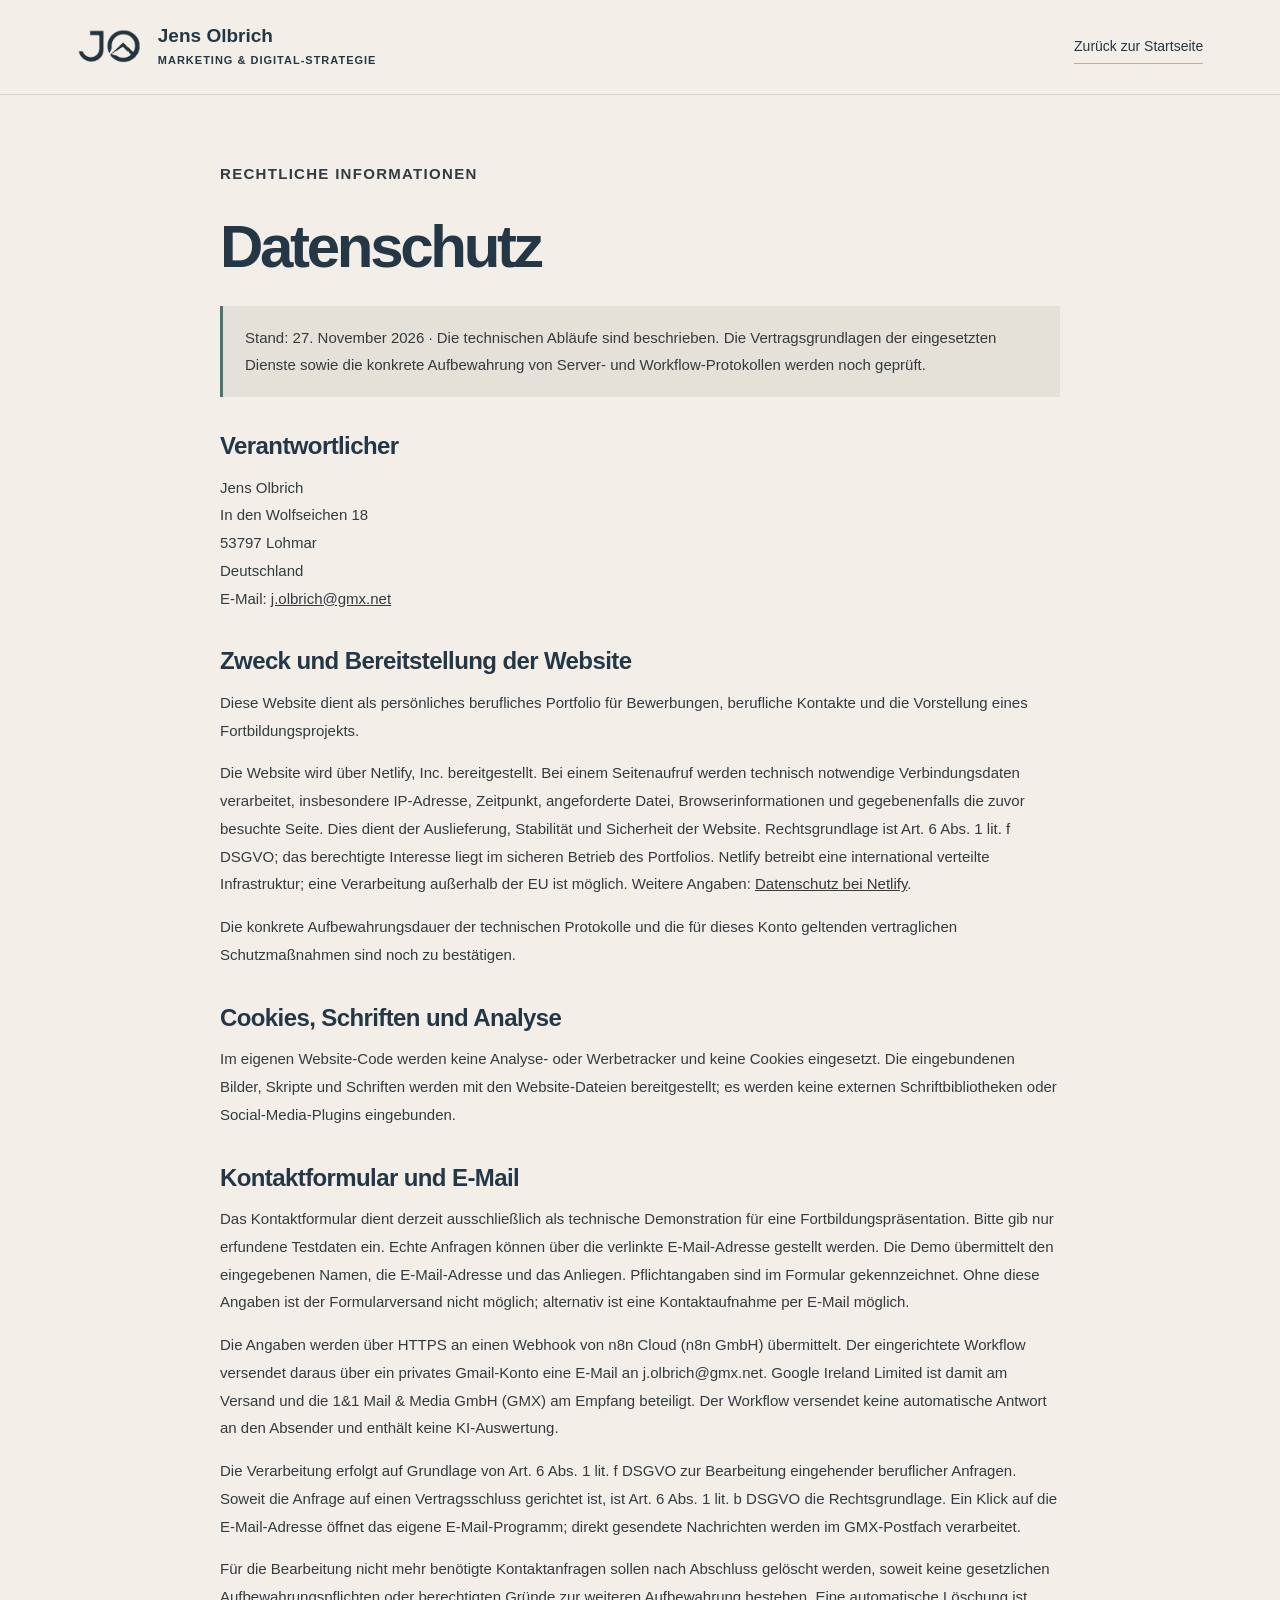
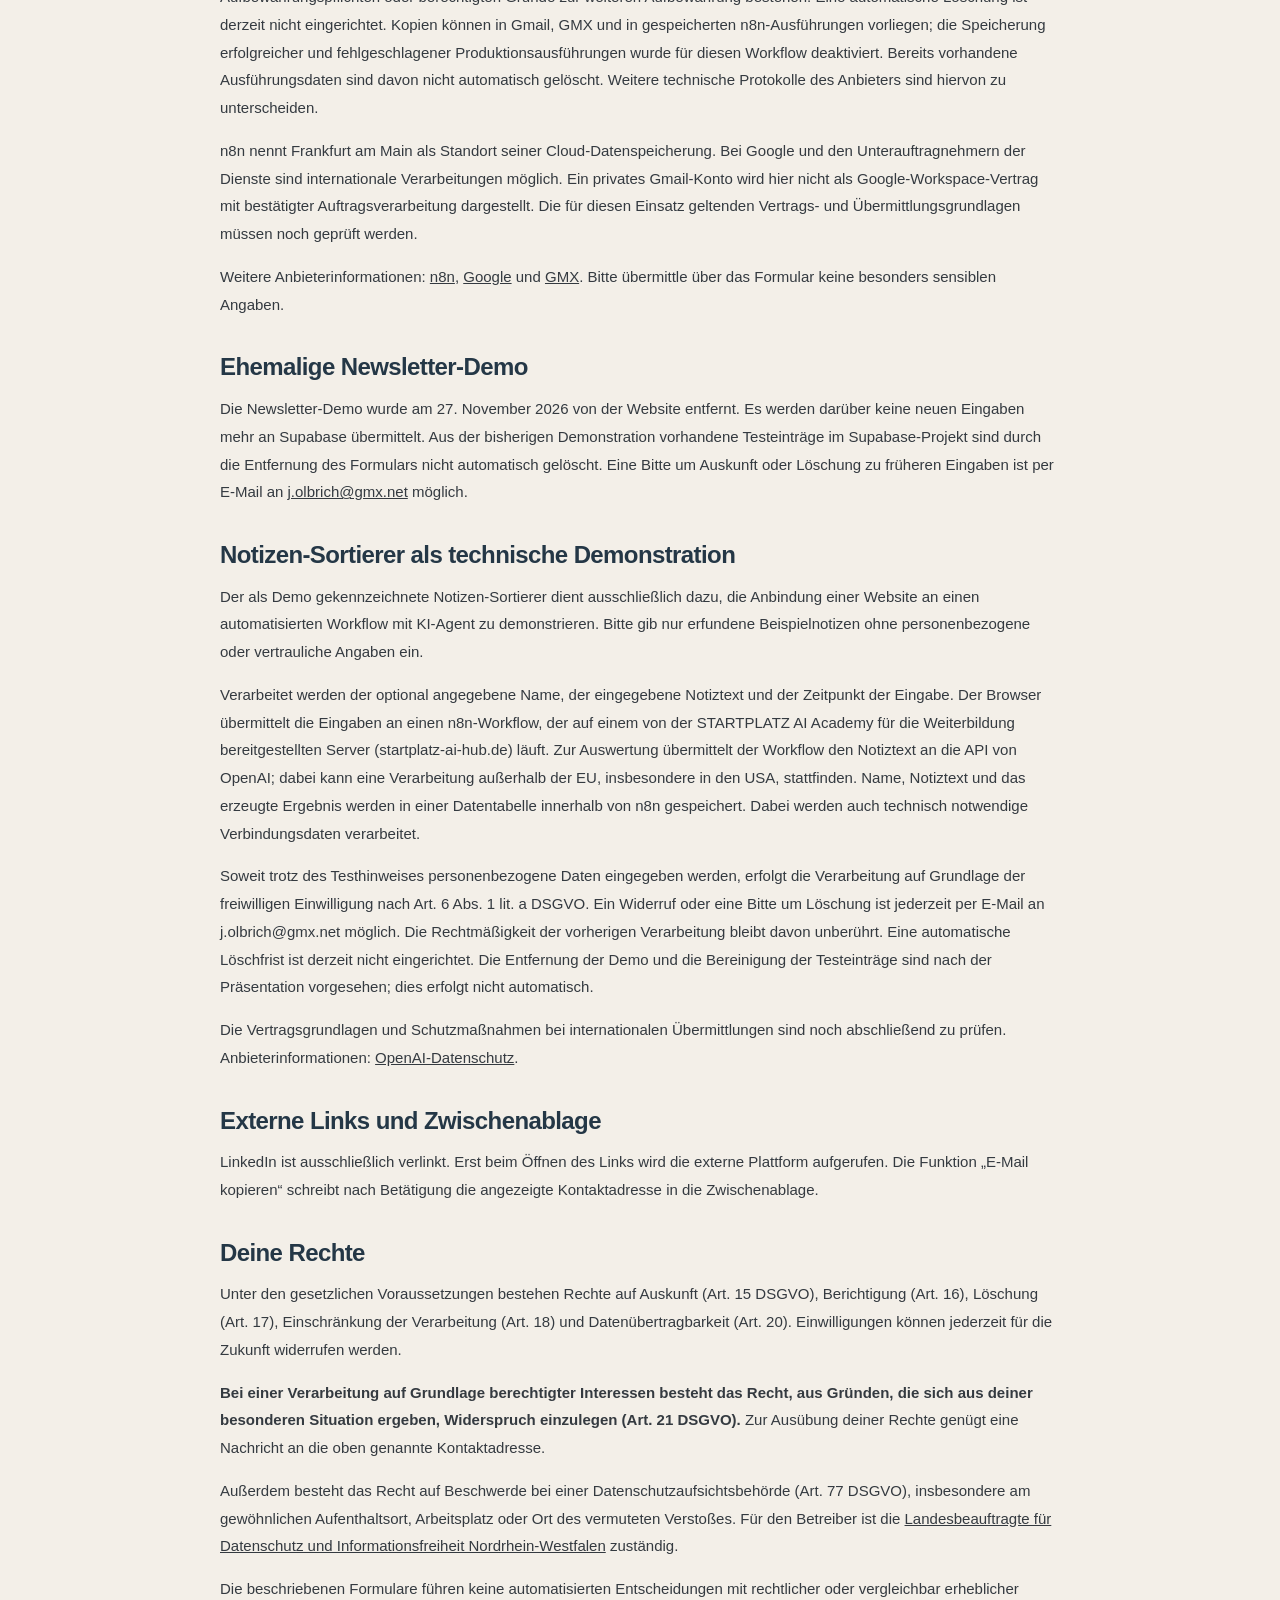
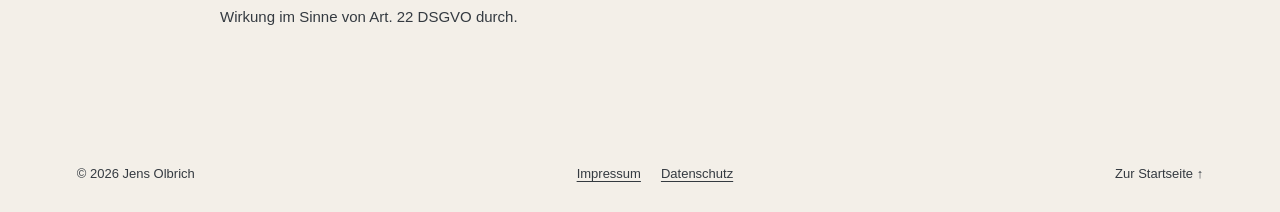
==== commit 748e24fc: "Remove newsletter demo and update privacy information" ====
--- a/datenschutz.html
+++ b/datenschutz.html
@@ -1,4 +1,4 @@
-<!doctype html><html lang="de"><head><meta charset="utf-8"><meta name="viewport" content="width=device-width,initial-scale=1"><meta name="robots" content="noindex,nofollow"><title>Datenschutz | Jens Olbrich</title><link rel="stylesheet" href="styles.css"></head><body><a class="skip" href="#main">Zum Inhalt</a><header><a class="identity" href="index.html" aria-label="Jens Olbrich – Startseite"><img src="assets/logo.png" alt="" width="64" height="35"><span>Jens Olbrich<small>MARKETING & DIGITAL-STRATEGIE</small></span></a><a class="text-link" href="index.html">Zurück zur Startseite</a></header><main class="wrap legal-page" id="main"><p class="eyebrow">RECHTLICHE INFORMATIONEN</p><h1>Datenschutz</h1><p class="legal-draft" role="note">Stand: 22. Oktober 2026 · Die technischen Abläufe sind beschrieben. Die Vertragsgrundlagen der eingesetzten Dienste sowie die konkrete Aufbewahrung von Server- und Workflow-Protokollen werden noch geprüft.</p>
+<!doctype html><html lang="de"><head><meta charset="utf-8"><meta name="viewport" content="width=device-width,initial-scale=1"><meta name="robots" content="noindex,nofollow"><title>Datenschutz | Jens Olbrich</title><link rel="stylesheet" href="styles.css"></head><body><a class="skip" href="#main">Zum Inhalt</a><header><a class="identity" href="index.html" aria-label="Jens Olbrich – Startseite"><img src="assets/logo.png" alt="" width="64" height="35"><span>Jens Olbrich<small>MARKETING & DIGITAL-STRATEGIE</small></span></a><a class="text-link" href="index.html">Zurück zur Startseite</a></header><main class="wrap legal-page" id="main"><p class="eyebrow">RECHTLICHE INFORMATIONEN</p><h1>Datenschutz</h1><p class="legal-draft" role="note">Stand: 27. November 2026 · Die technischen Abläufe sind beschrieben. Die Vertragsgrundlagen der eingesetzten Dienste sowie die konkrete Aufbewahrung von Server- und Workflow-Protokollen werden noch geprüft.</p>
 <h2>Verantwortlicher</h2><p>Jens Olbrich<br>In den Wolfseichen 18<br>53797 Lohmar<br>Deutschland<br>E-Mail: <a href="mailto:j.olbrich@gmx.net">j.olbrich@gmx.net</a></p>
 <h2>Zweck und Bereitstellung der Website</h2><p>Diese Website dient als persönliches berufliches Portfolio für Bewerbungen, berufliche Kontakte und die Vorstellung eines Fortbildungsprojekts.</p>
 <p>Die Website wird über Netlify, Inc. bereitgestellt. Bei einem Seitenaufruf werden technisch notwendige Verbindungsdaten verarbeitet, insbesondere IP-Adresse, Zeitpunkt, angeforderte Datei, Browserinformationen und gegebenenfalls die zuvor besuchte Seite. Dies dient der Auslieferung, Stabilität und Sicherheit der Website. Rechtsgrundlage ist Art. 6 Abs. 1 lit. f DSGVO; das berechtigte Interesse liegt im sicheren Betrieb des Portfolios. Netlify betreibt eine international verteilte Infrastruktur; eine Verarbeitung außerhalb der EU ist möglich. Weitere Angaben: <a href="https://www.netlify.com/privacy/" target="_blank" rel="noopener noreferrer">Datenschutz bei Netlify</a>.</p>
@@ -10,12 +10,9 @@
 <p>Für die Bearbeitung nicht mehr benötigte Kontaktanfragen sollen nach Abschluss gelöscht werden, soweit keine gesetzlichen Aufbewahrungspflichten oder berechtigten Gründe zur weiteren Aufbewahrung bestehen. Eine automatische Löschung ist derzeit nicht eingerichtet. Kopien können in Gmail, GMX und in gespeicherten n8n-Ausführungen vorliegen; die Speicherung erfolgreicher und fehlgeschlagener Produktionsausführungen wurde für diesen Workflow deaktiviert. Bereits vorhandene Ausführungsdaten sind davon nicht automatisch gelöscht. Weitere technische Protokolle des Anbieters sind hiervon zu unterscheiden.</p>
 <p>n8n nennt Frankfurt am Main als Standort seiner Cloud-Datenspeicherung. Bei Google und den Unterauftragnehmern der Dienste sind internationale Verarbeitungen möglich. Ein privates Gmail-Konto wird hier nicht als Google-Workspace-Vertrag mit bestätigter Auftragsverarbeitung dargestellt. Die für diesen Einsatz geltenden Vertrags- und Übermittlungsgrundlagen müssen noch geprüft werden.</p>
 <p>Weitere Anbieterinformationen: <a href="https://n8n.io/legal/privacy/" target="_blank" rel="noopener noreferrer">n8n</a>, <a href="https://policies.google.com/privacy?hl=de" target="_blank" rel="noopener noreferrer">Google</a> und <a href="https://agb-server.gmx.net/datenschutz/" target="_blank" rel="noopener noreferrer">GMX</a>. Bitte übermittle über das Formular keine besonders sensiblen Angaben.</p>
-<h2 id="newsletter-datenschutz">Newsletter-Formular als technische Demonstration</h2><p>Das als Demo gekennzeichnete Formular dient ausschließlich dazu, die Speicherung von Formulareingaben in einer Datenbank zu demonstrieren. Es besteht kein Newsletter-Angebot und es werden weder Newsletter noch Bestätigungs-E-Mails versendet. Bitte verwende nur erfundene Daten.</p>
-<p>Gespeichert werden die eingegebene E-Mail-Adresse, der optional angegebene Name, der Speicherzeitpunkt, der unbestätigte Status sowie die Zustimmung mit Textversionskennung. Die Speicherung erfolgt bei Supabase Pte. Ltd. im Projekt mit der gewählten Region Frankfurt am Main (Deutschland). Der Browser übermittelt die Eingaben direkt an Supabase; dabei werden auch technisch notwendige Verbindungsdaten verarbeitet. Die Region betrifft die primäre Datenspeicherung und bedeutet nicht, dass sämtliche Verarbeitung ausschließlich in Deutschland stattfindet.</p>
-<p>Soweit trotz des Testhinweises personenbezogene Daten eingegeben werden, erfolgt die Speicherung auf Grundlage der freiwilligen Einwilligung nach Art. 6 Abs. 1 lit. a DSGVO. Ein Widerruf oder eine Bitte um Löschung ist jederzeit per E-Mail an j.olbrich@gmx.net möglich. Die Rechtmäßigkeit der vorherigen Verarbeitung bleibt davon unberührt. Eine automatische Löschfrist ist derzeit nicht eingerichtet. Die Entfernung der Demo und die Bereinigung der Testeinträge sind nach der Präsentation vorgesehen; dies erfolgt nicht automatisch.</p>
-<p>Die für das Konto geltenden Vertragsgrundlagen und Schutzmaßnahmen bei internationalen Übermittlungen sind noch abschließend zu prüfen. Anbieterinformationen: <a href="https://supabase.com/privacy" target="_blank" rel="noopener noreferrer">Supabase-Datenschutz</a> und <a href="https://supabase.com/legal/customer-resources/data-processing-addendum" target="_blank" rel="noopener noreferrer">Datenschutzvereinbarung von Supabase</a>.</p>
+<h2 id="newsletter-datenschutz">Ehemalige Newsletter-Demo</h2><p>Die Newsletter-Demo wurde am 27. November 2026 von der Website entfernt. Es werden darüber keine neuen Eingaben mehr an Supabase übermittelt. Aus der bisherigen Demonstration vorhandene Testeinträge im Supabase-Projekt sind durch die Entfernung des Formulars nicht automatisch gelöscht. Eine Bitte um Auskunft oder Löschung zu früheren Eingaben ist per E-Mail an <a href="mailto:j.olbrich@gmx.net">j.olbrich@gmx.net</a> möglich.</p>
 <h2 id="notizen-datenschutz">Notizen-Sortierer als technische Demonstration</h2><p>Der als Demo gekennzeichnete Notizen-Sortierer dient ausschließlich dazu, die Anbindung einer Website an einen automatisierten Workflow mit KI-Agent zu demonstrieren. Bitte gib nur erfundene Beispielnotizen ohne personenbezogene oder vertrauliche Angaben ein.</p><p>Verarbeitet werden der optional angegebene Name, der eingegebene Notiztext und der Zeitpunkt der Eingabe. Der Browser übermittelt die Eingaben an einen n8n-Workflow, der auf einem von der STARTPLATZ AI Academy für die Weiterbildung bereitgestellten Server (startplatz-ai-hub.de) läuft. Zur Auswertung übermittelt der Workflow den Notiztext an die API von OpenAI; dabei kann eine Verarbeitung außerhalb der EU, insbesondere in den USA, stattfinden. Name, Notiztext und das erzeugte Ergebnis werden in einer Datentabelle innerhalb von n8n gespeichert. Dabei werden auch technisch notwendige Verbindungsdaten verarbeitet.</p><p>Soweit trotz des Testhinweises personenbezogene Daten eingegeben werden, erfolgt die Verarbeitung auf Grundlage der freiwilligen Einwilligung nach Art. 6 Abs. 1 lit. a DSGVO. Ein Widerruf oder eine Bitte um Löschung ist jederzeit per E-Mail an j.olbrich@gmx.net möglich. Die Rechtmäßigkeit der vorherigen Verarbeitung bleibt davon unberührt. Eine automatische Löschfrist ist derzeit nicht eingerichtet. Die Entfernung der Demo und die Bereinigung der Testeinträge sind nach der Präsentation vorgesehen; dies erfolgt nicht automatisch.</p><p>Die Vertragsgrundlagen und Schutzmaßnahmen bei internationalen Übermittlungen sind noch abschließend zu prüfen. Anbieterinformationen: <a href="https://openai.com/policies/privacy-policy/" target="_blank" rel="noopener noreferrer">OpenAI-Datenschutz</a>.</p><h2>Externe Links und Zwischenablage</h2><p>LinkedIn ist ausschließlich verlinkt. Erst beim Öffnen des Links wird die externe Plattform aufgerufen. Die Funktion „E-Mail kopieren“ schreibt nach Betätigung die angezeigte Kontaktadresse in die Zwischenablage.</p>
 <h2>Deine Rechte</h2><p>Unter den gesetzlichen Voraussetzungen bestehen Rechte auf Auskunft (Art. 15 DSGVO), Berichtigung (Art. 16), Löschung (Art. 17), Einschränkung der Verarbeitung (Art. 18) und Datenübertragbarkeit (Art. 20). Einwilligungen können jederzeit für die Zukunft widerrufen werden.</p>
 <p><strong>Bei einer Verarbeitung auf Grundlage berechtigter Interessen besteht das Recht, aus Gründen, die sich aus deiner besonderen Situation ergeben, Widerspruch einzulegen (Art. 21 DSGVO).</strong> Zur Ausübung deiner Rechte genügt eine Nachricht an die oben genannte Kontaktadresse.</p>
 <p>Außerdem besteht das Recht auf Beschwerde bei einer Datenschutzaufsichtsbehörde (Art. 77 DSGVO), insbesondere am gewöhnlichen Aufenthaltsort, Arbeitsplatz oder Ort des vermuteten Verstoßes. Für den Betreiber ist die <a href="https://www.ldi.nrw.de/" target="_blank" rel="noopener noreferrer">Landesbeauftragte für Datenschutz und Informationsfreiheit Nordrhein-Westfalen</a> zuständig.</p>
-<p>Die beschriebenen Formulare führen keine automatisierten Entscheidungen mit rechtlicher oder vergleichbar erheblicher Wirkung im Sinne von Art. 22 DSGVO durch.</p></main><footer class="wrap"><span>© 2026 Jens Olbrich</span><nav class="legal-links" aria-label="Rechtliche Informationen"><a href="impressum.html">Impressum</a><a href="datenschutz.html">Datenschutz</a></nav><a href="index.html">Zur Startseite ↑</a></footer></body></html>+<p>Die beschriebenen Formulare führen keine automatisierten Entscheidungen mit rechtlicher oder vergleichbar erheblicher Wirkung im Sinne von Art. 22 DSGVO durch.</p></main><footer class="wrap"><span>© 2026 Jens Olbrich</span><nav class="legal-links" aria-label="Rechtliche Informationen"><a href="impressum.html">Impressum</a><a href="datenschutz.html">Datenschutz</a></nav><a href="index.html">Zur Startseite ↑</a></footer></body></html>
